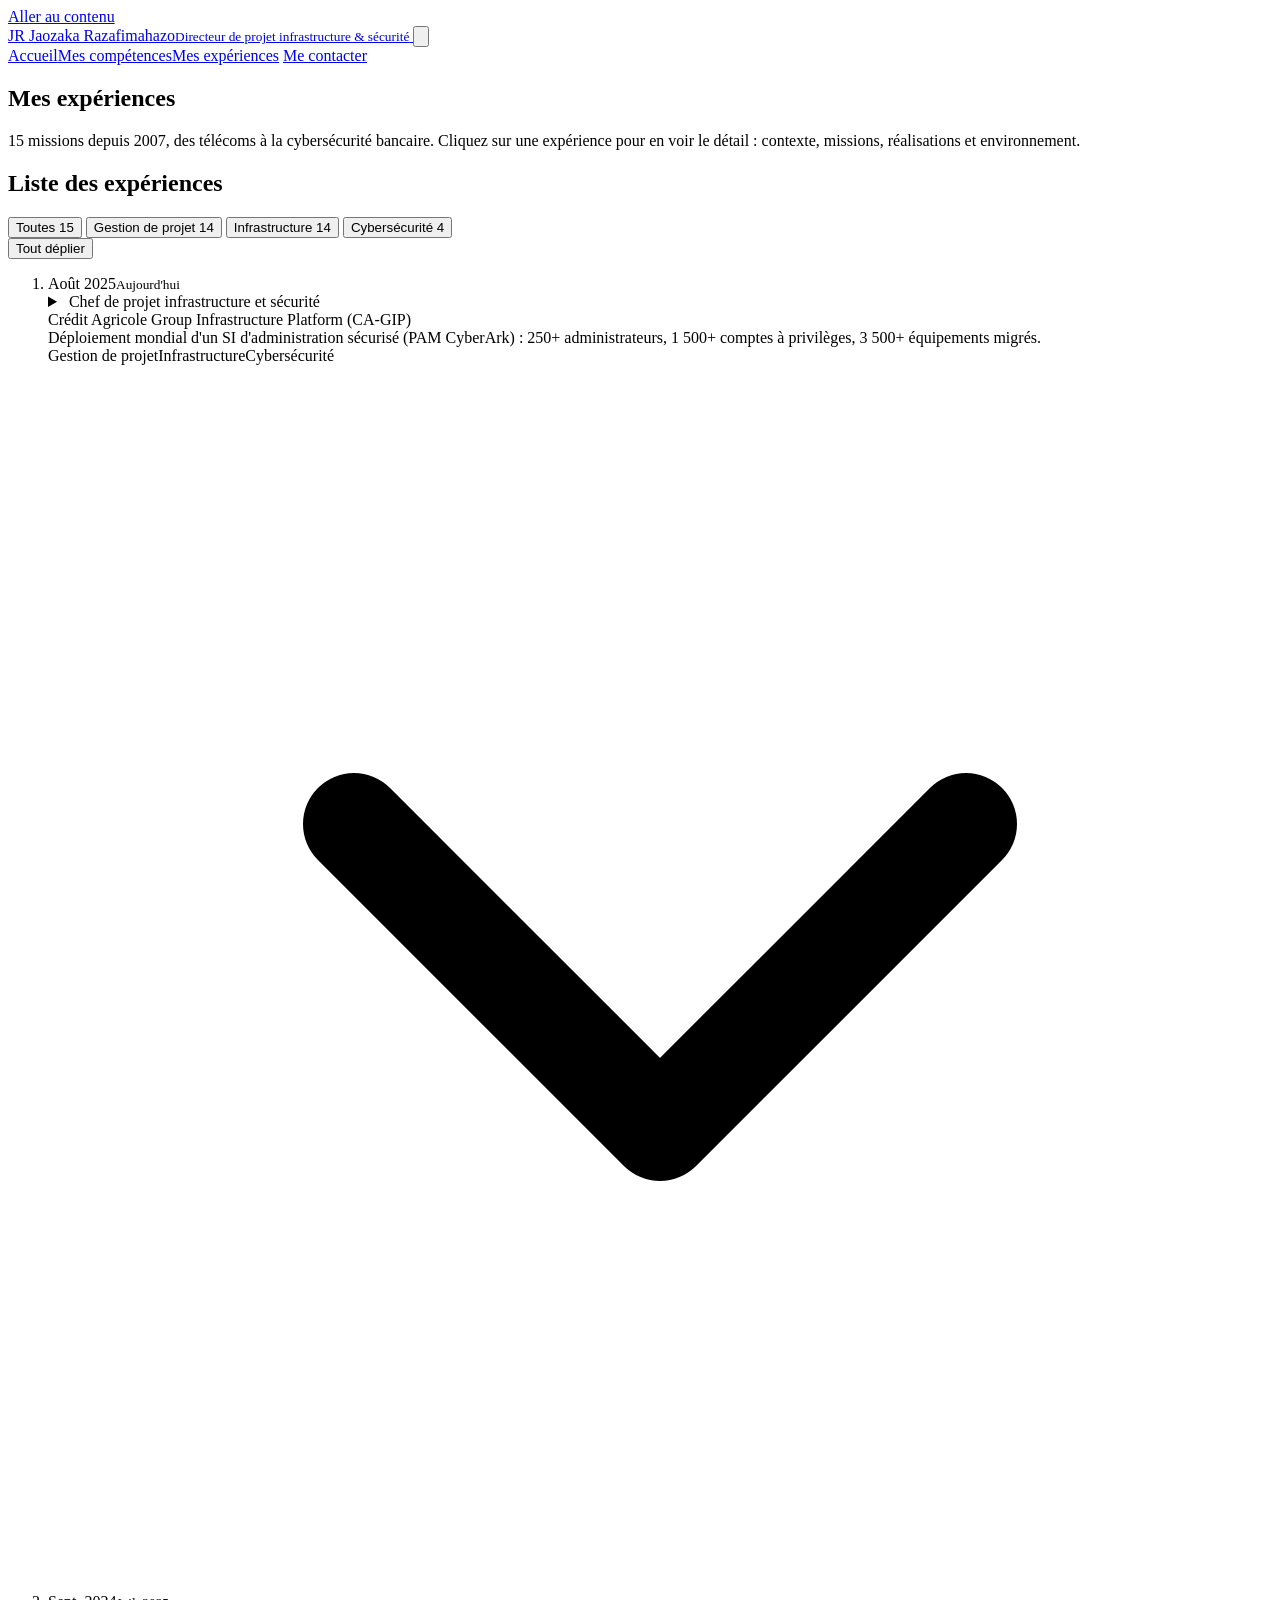
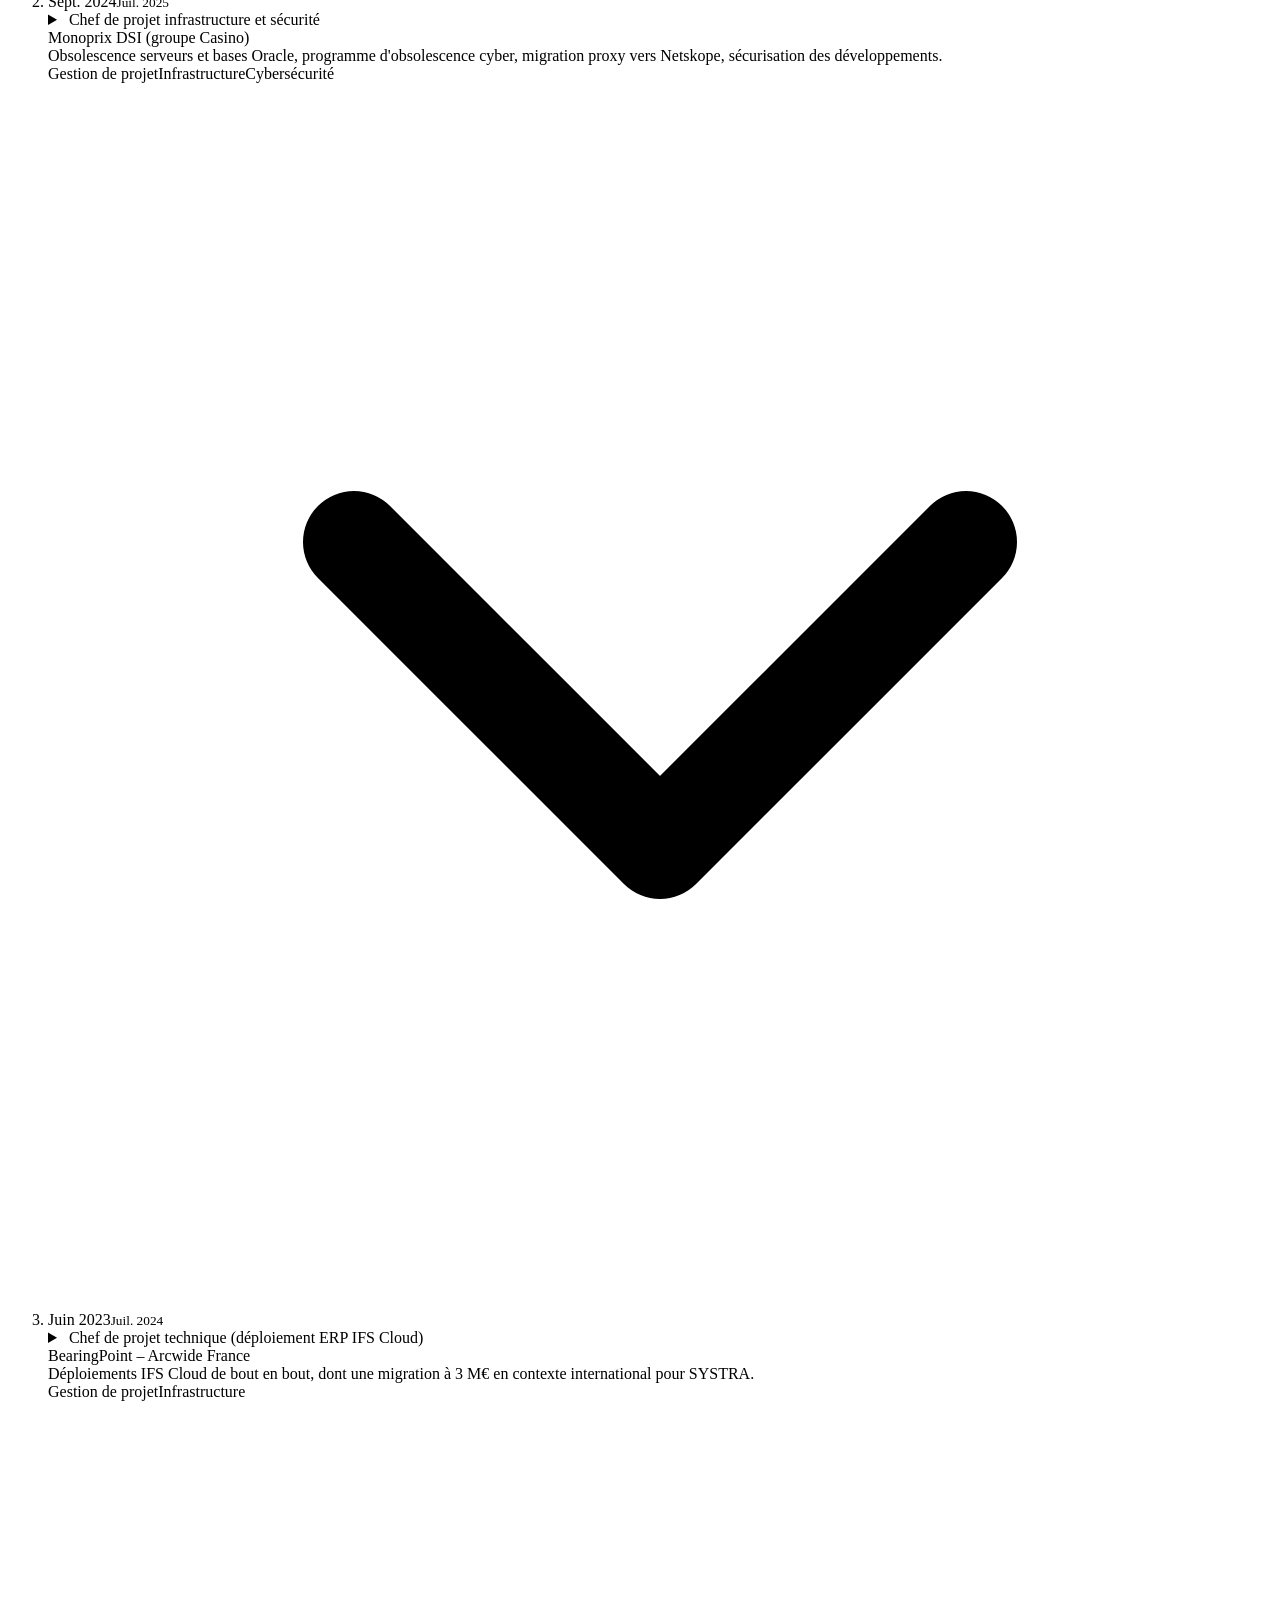
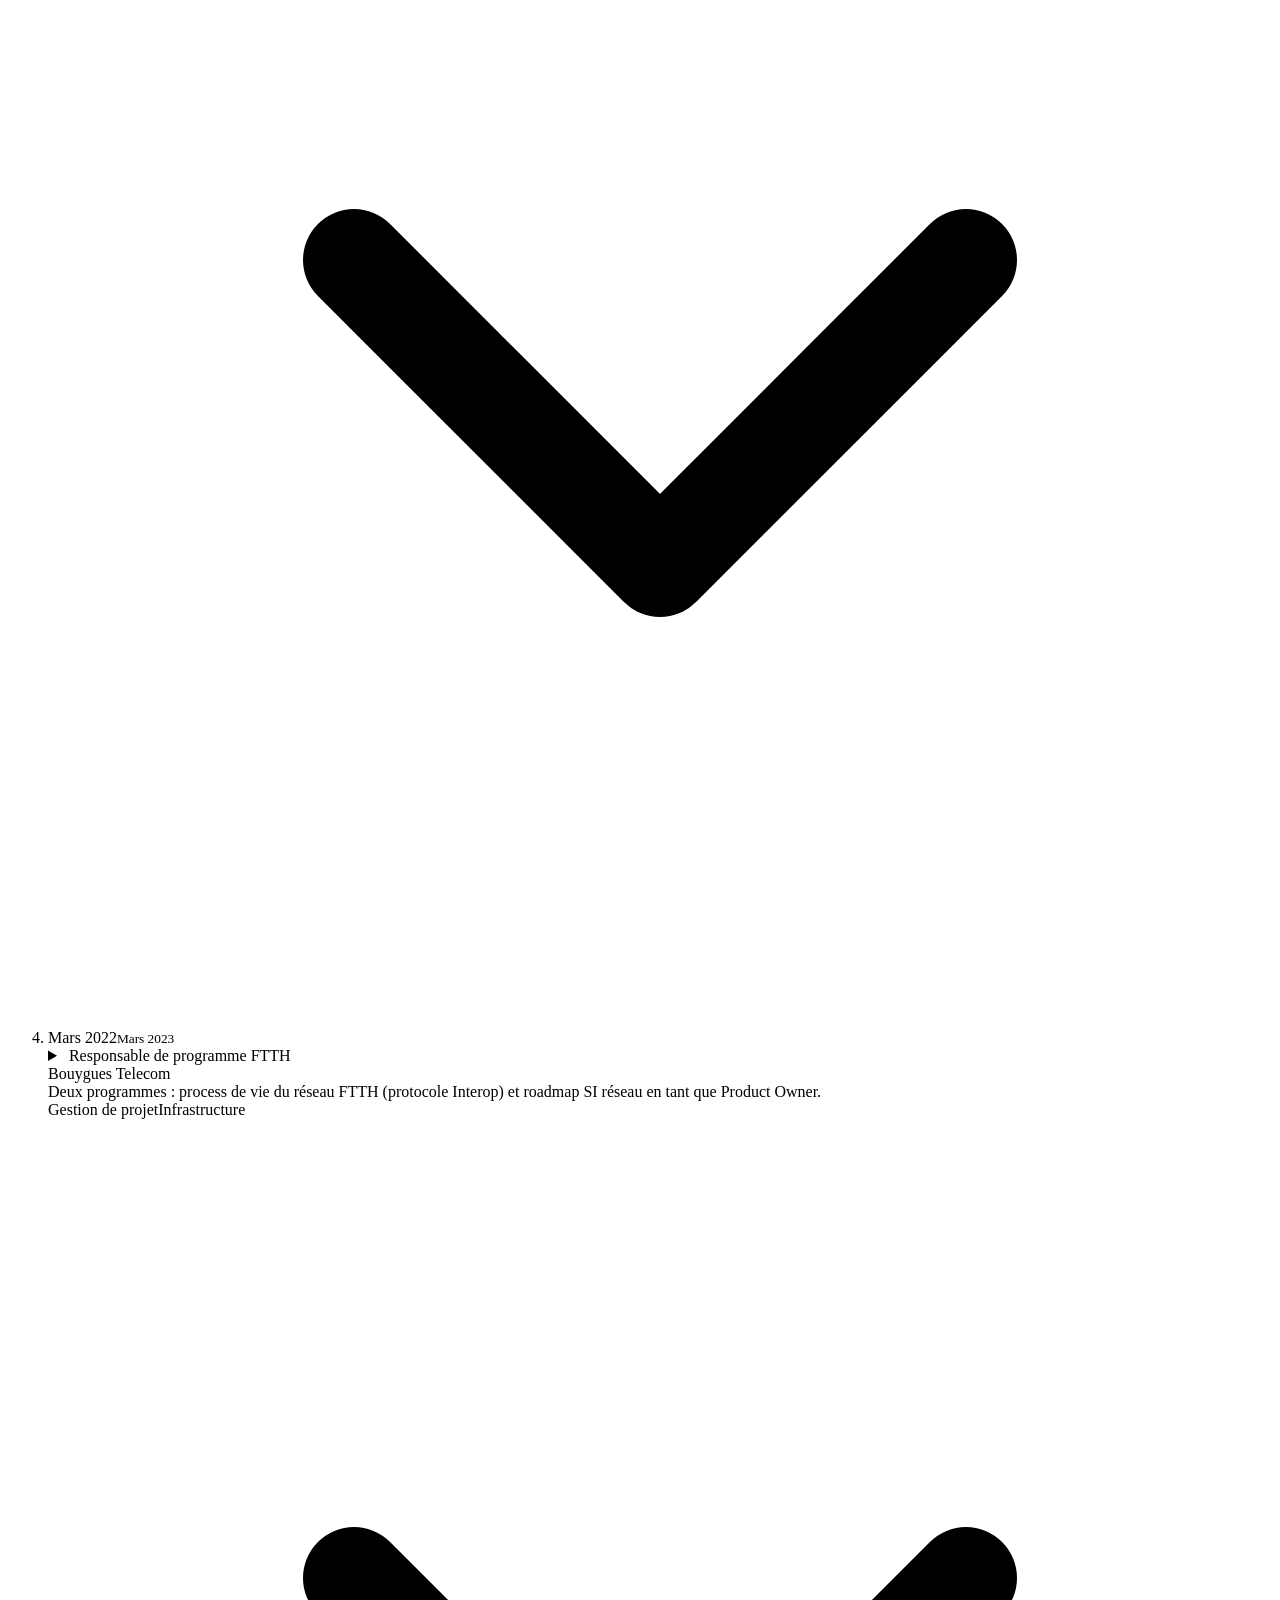
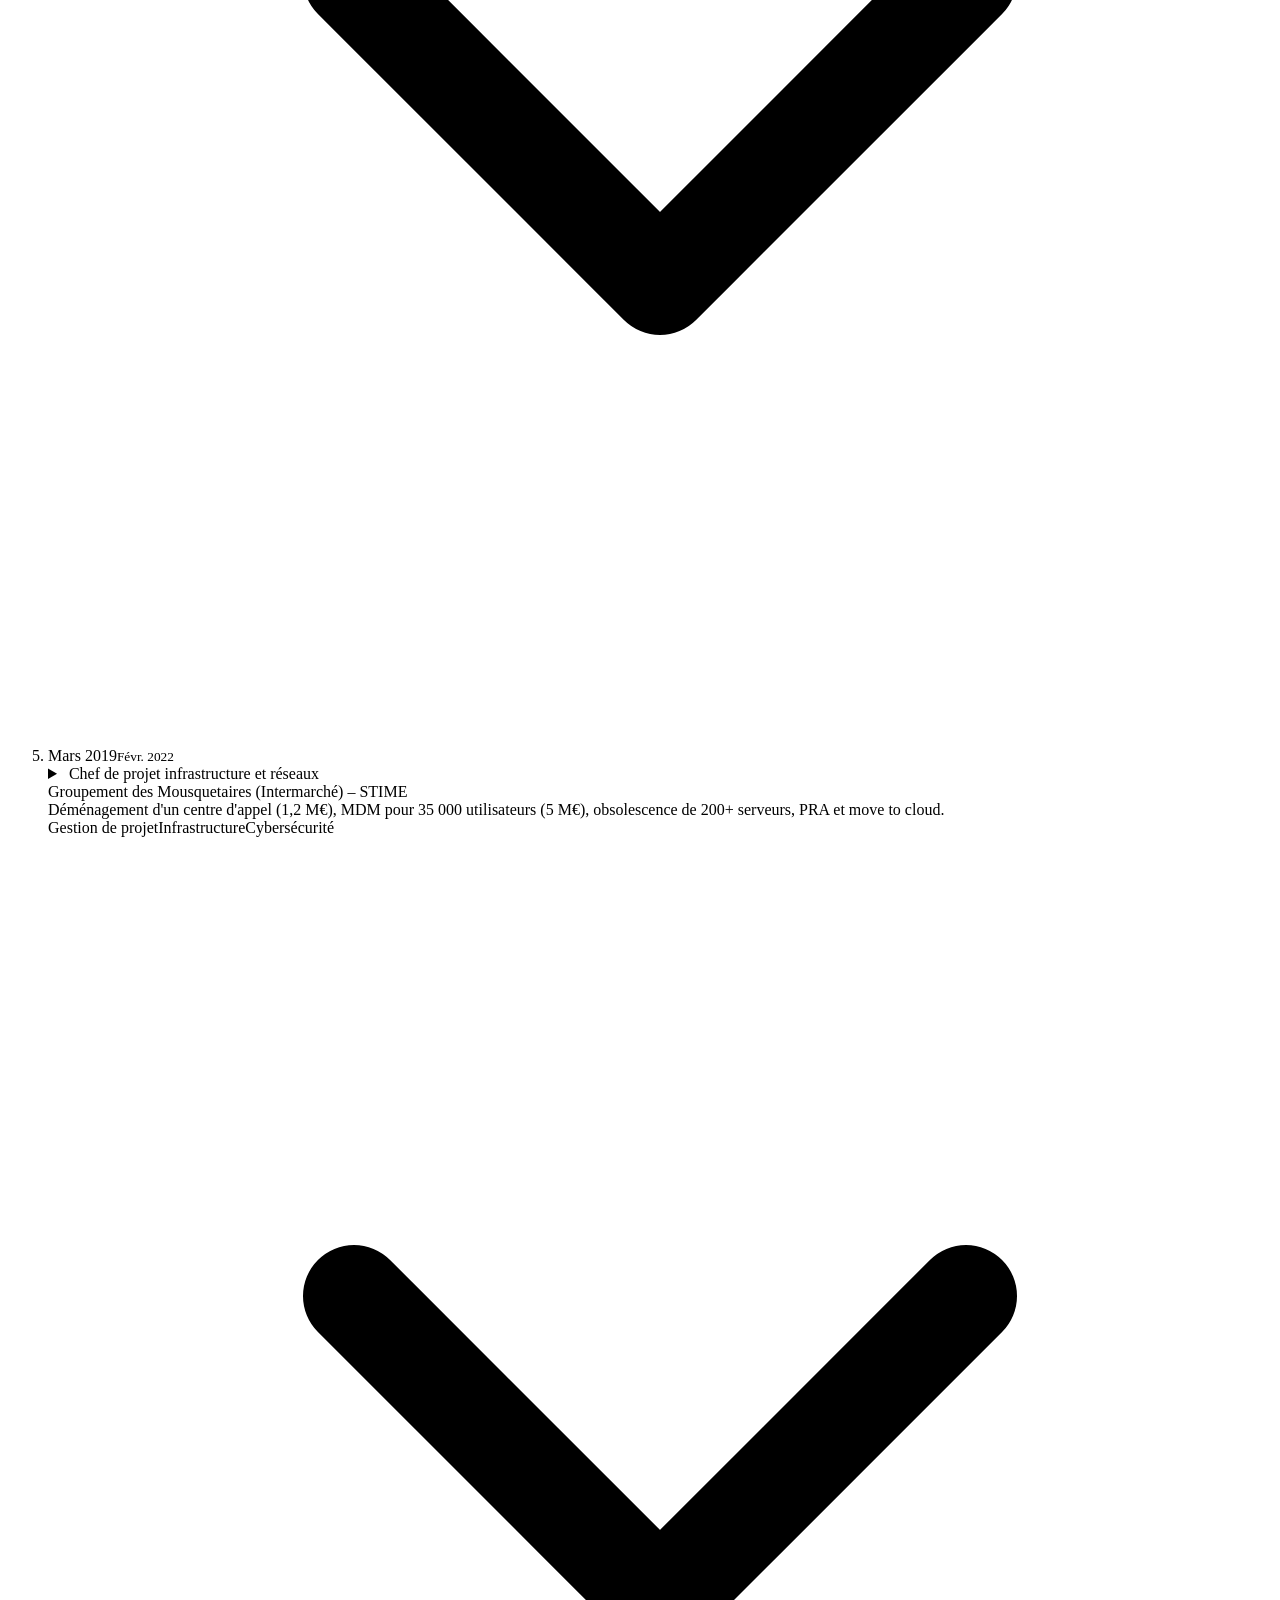
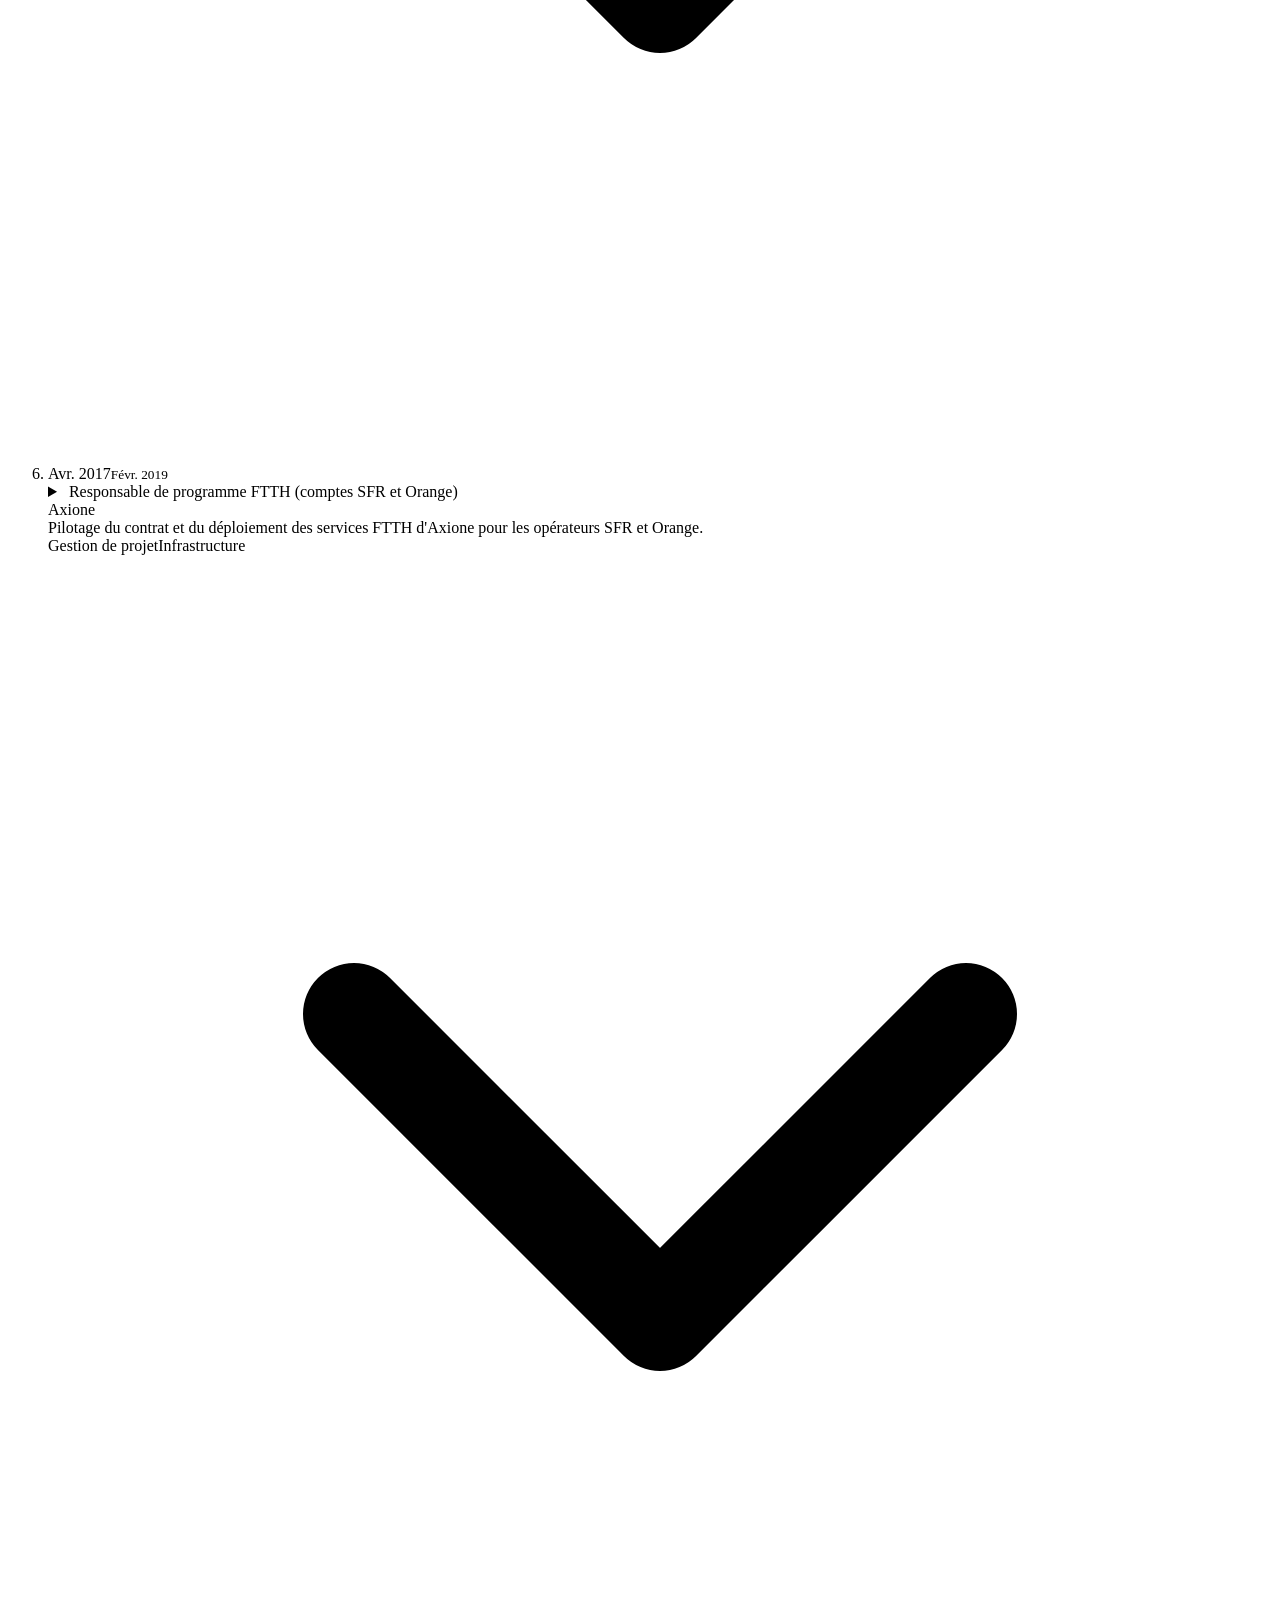
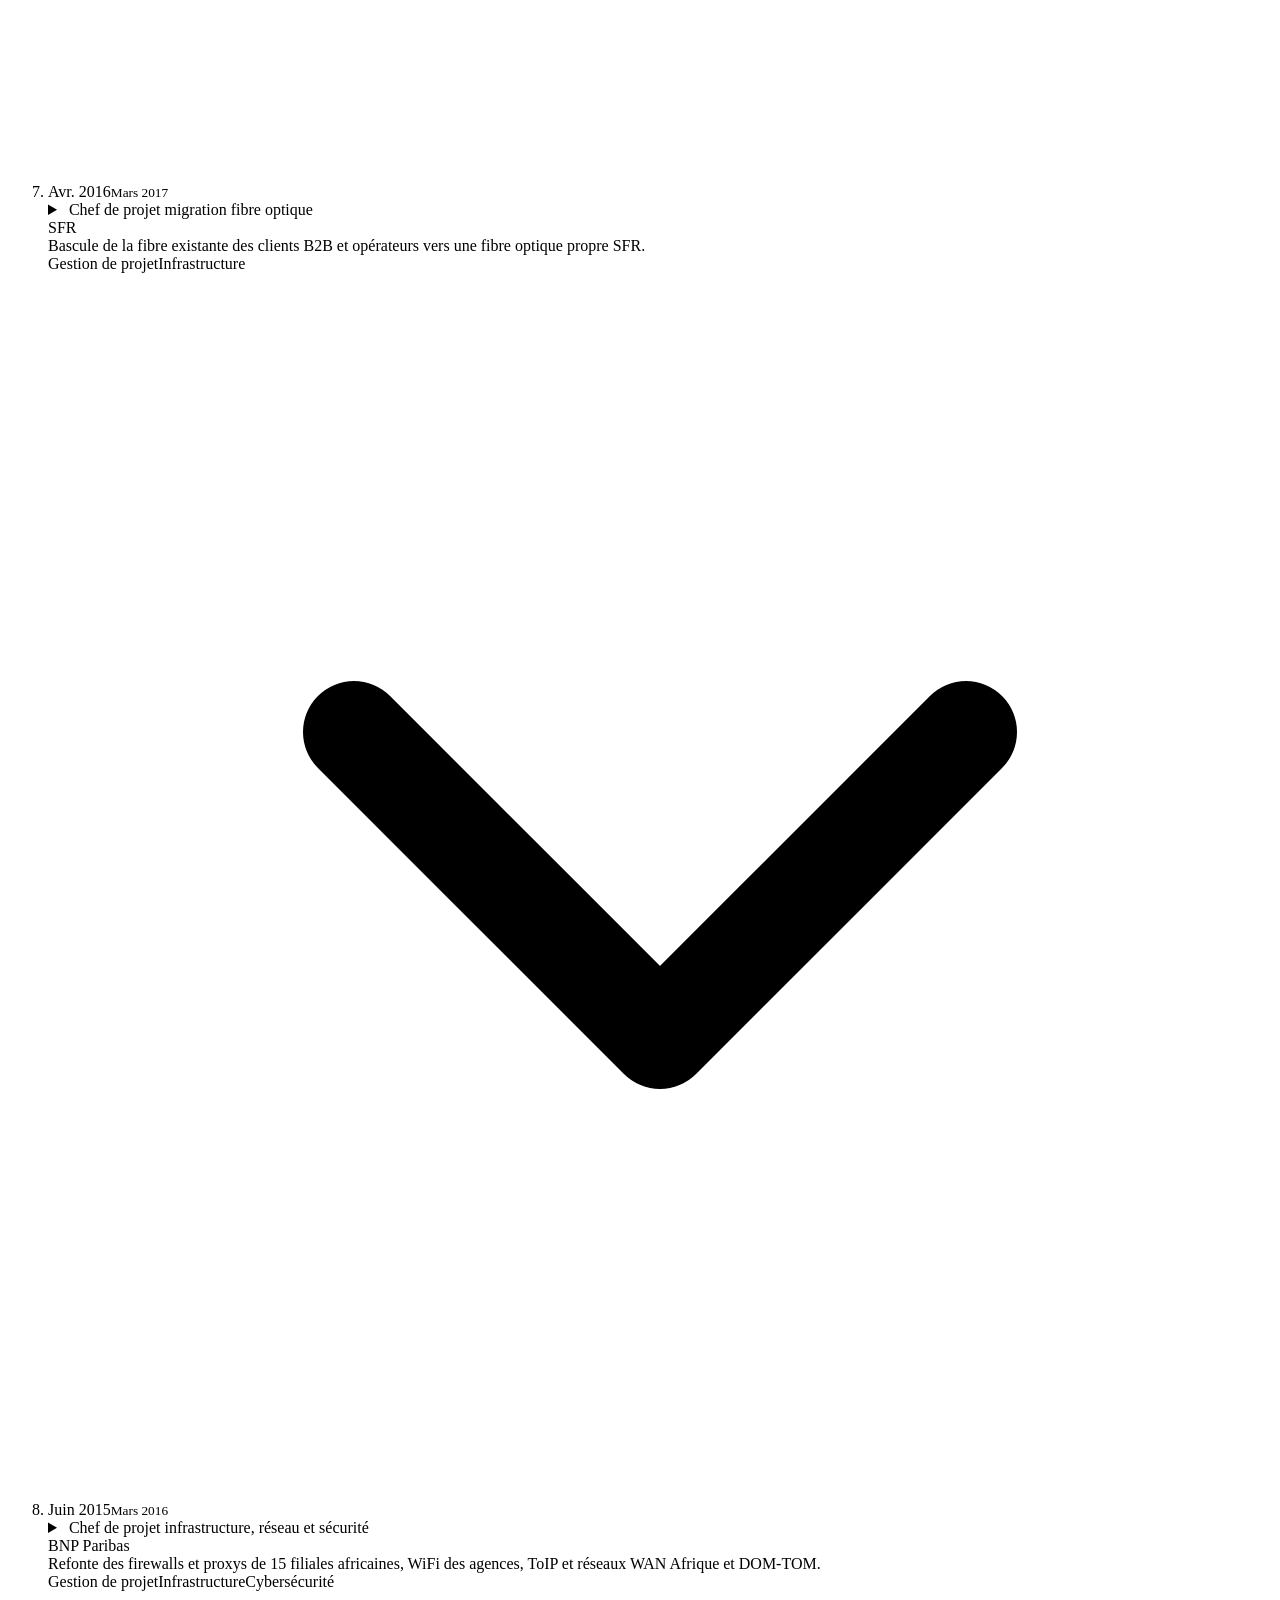
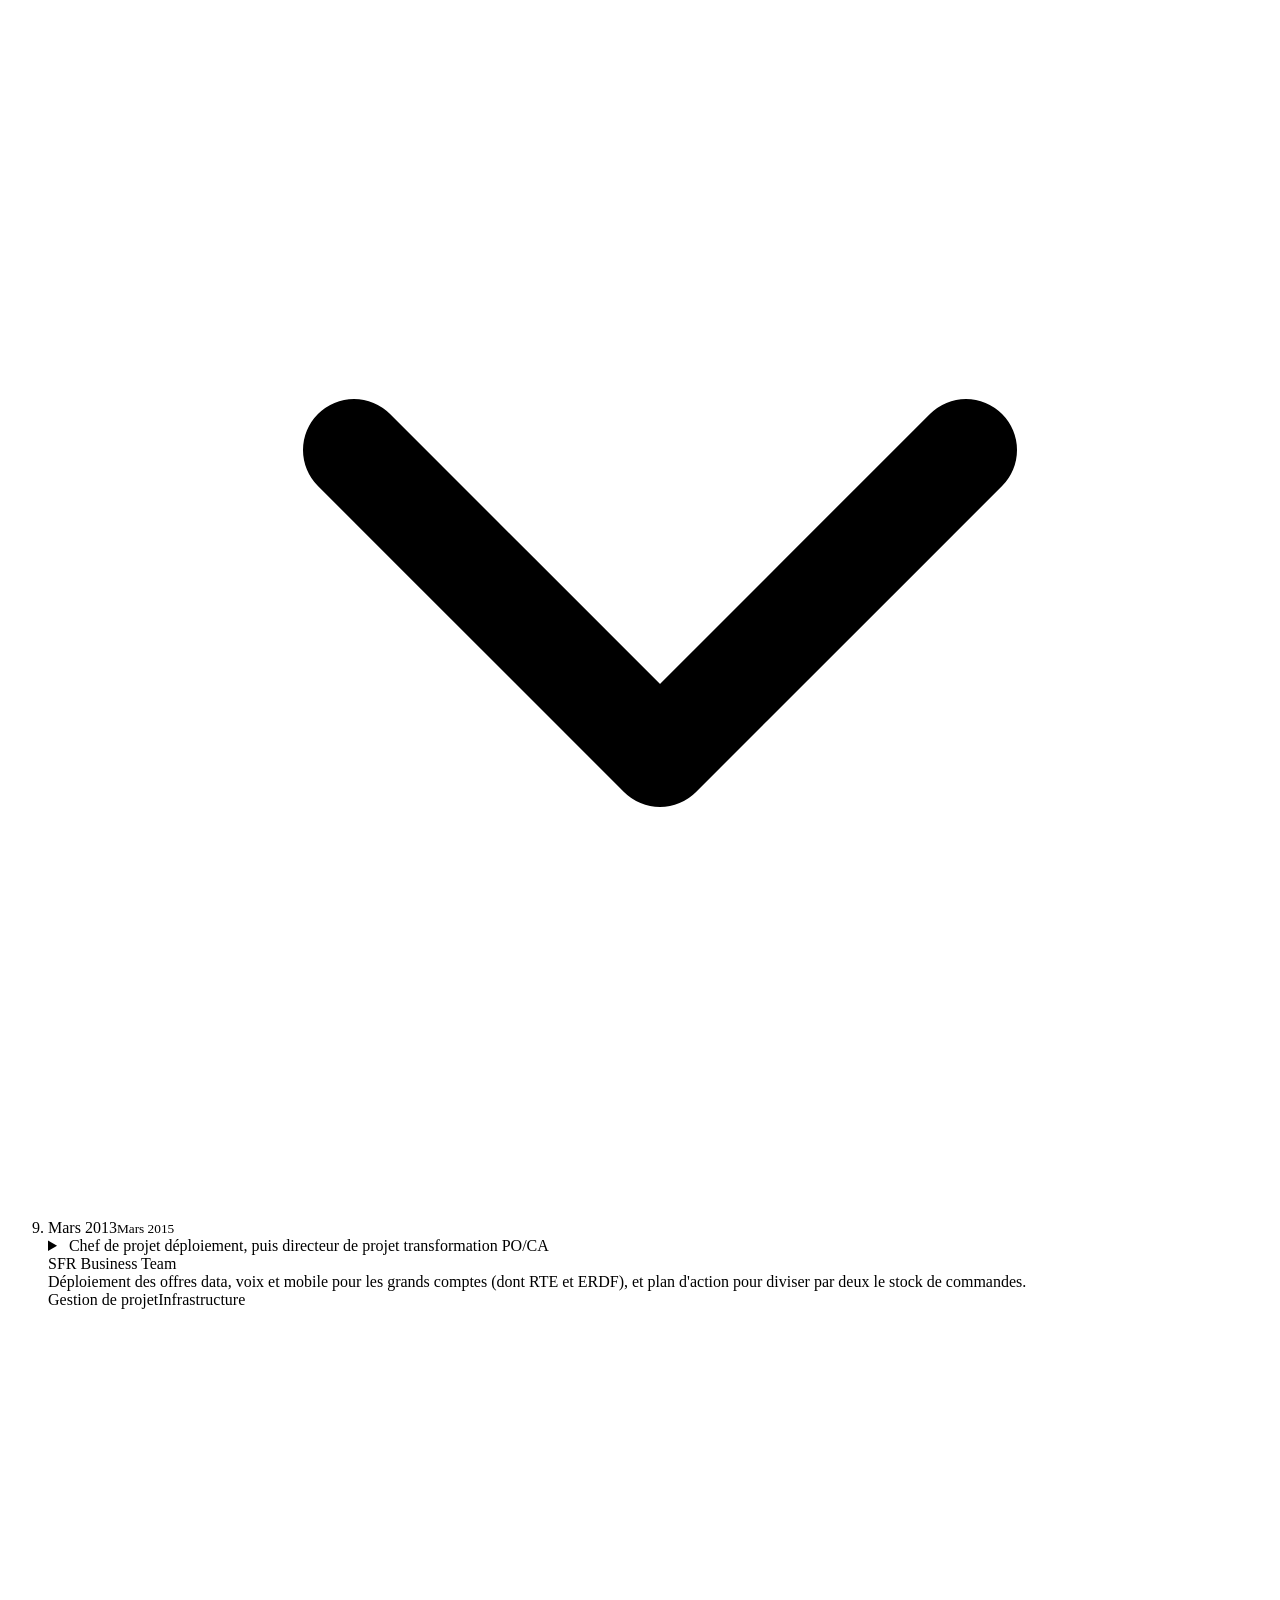
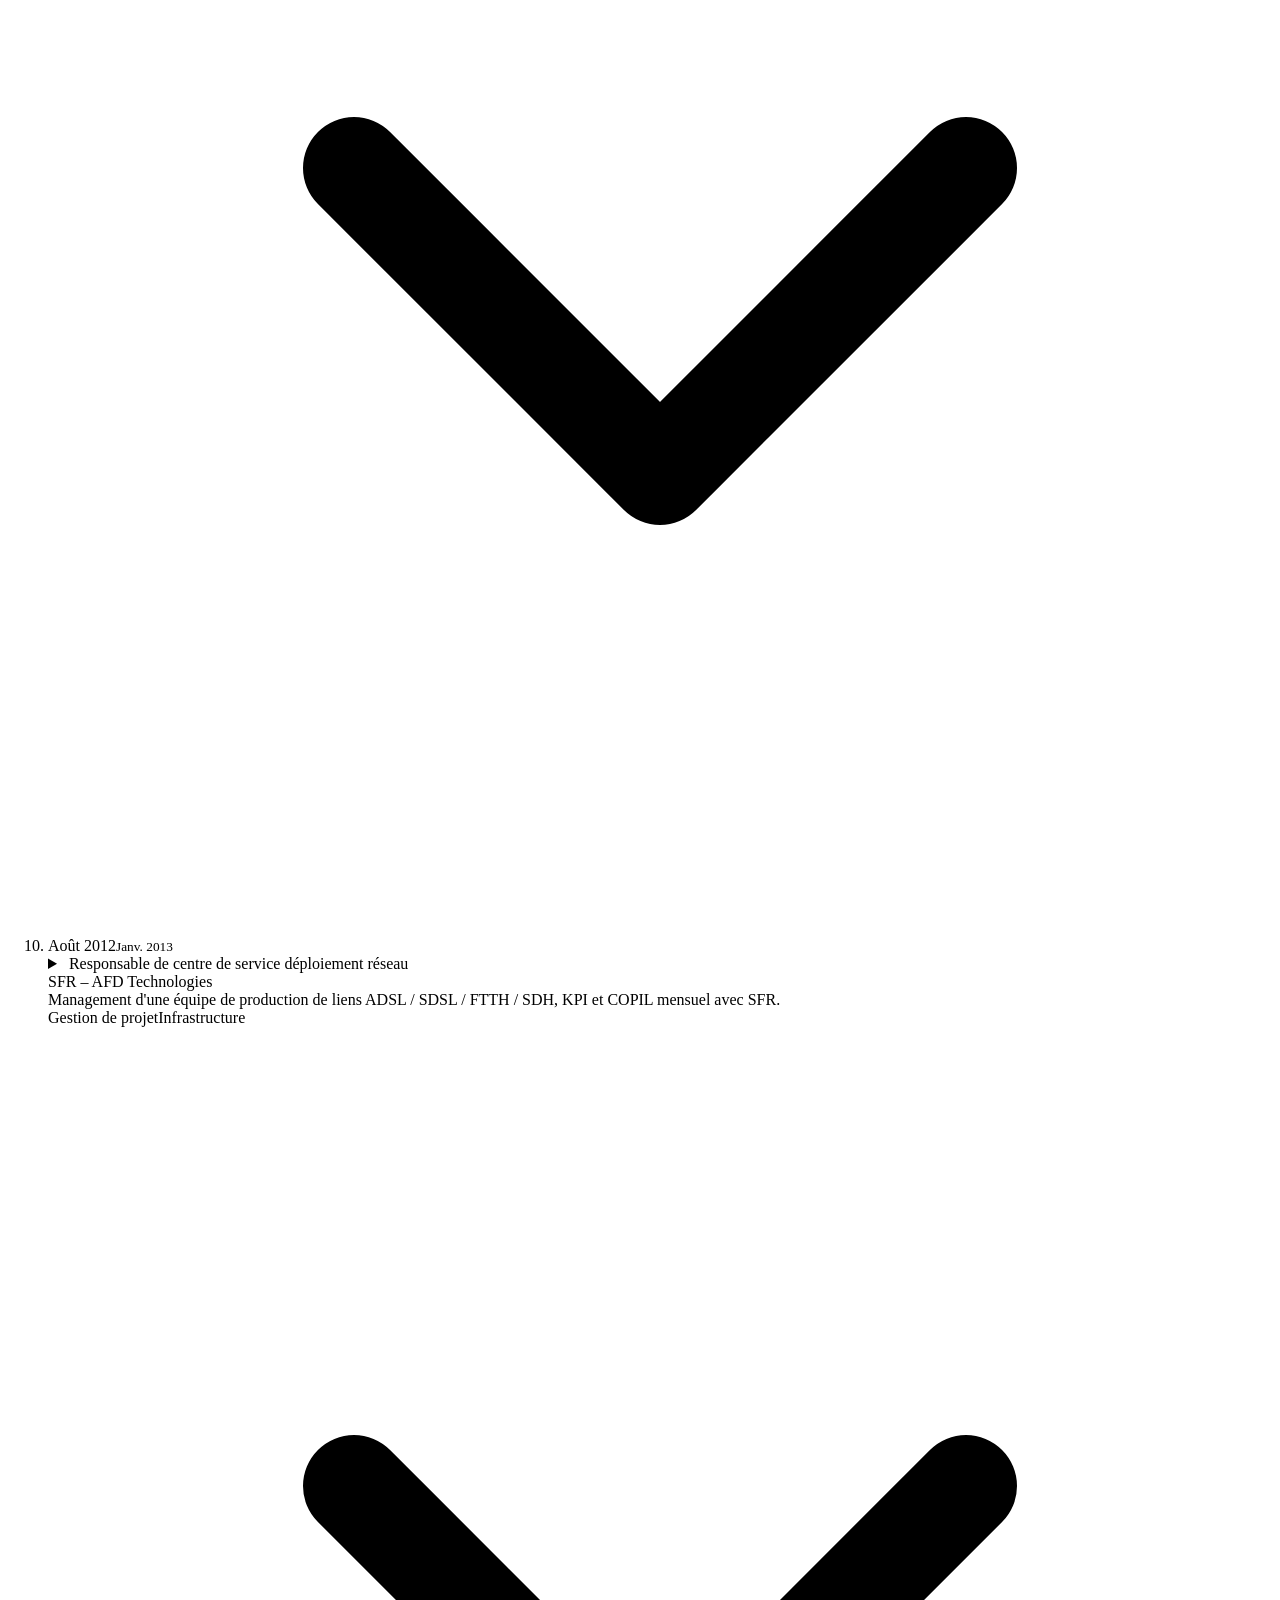
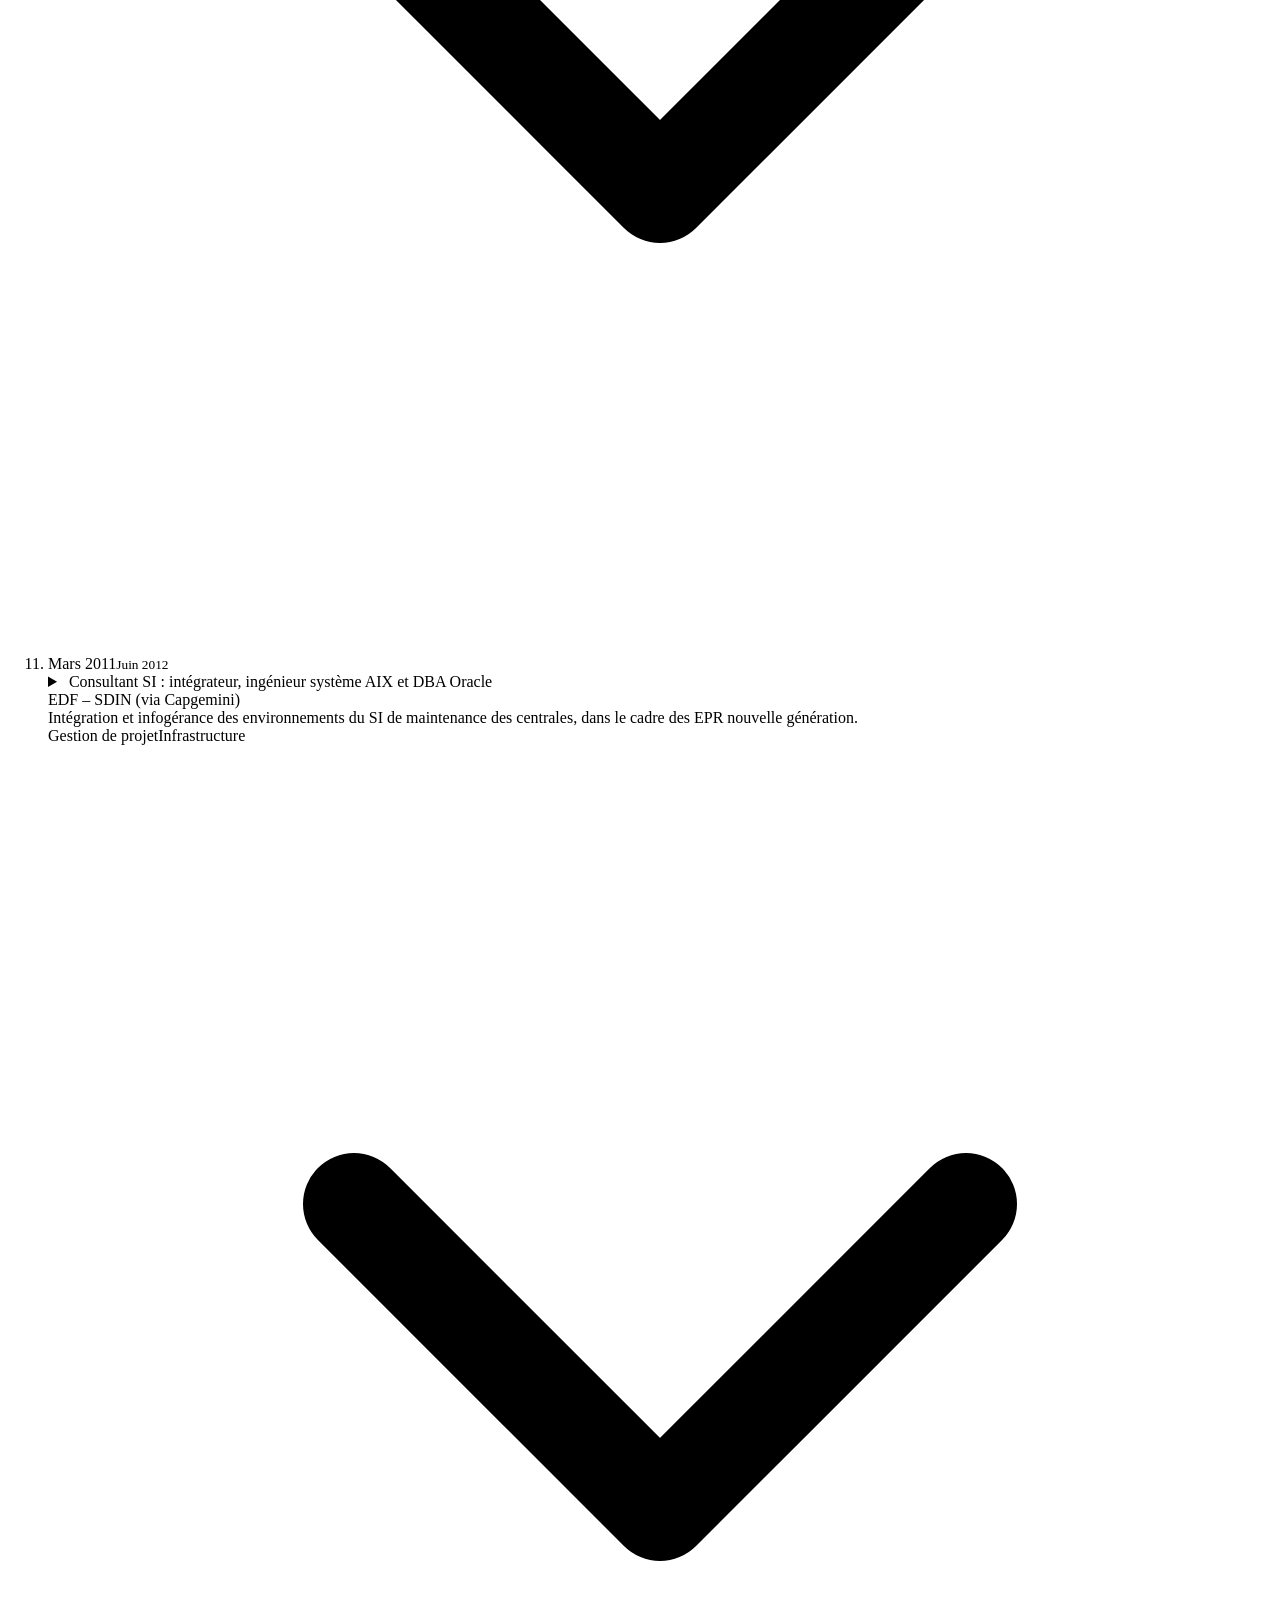
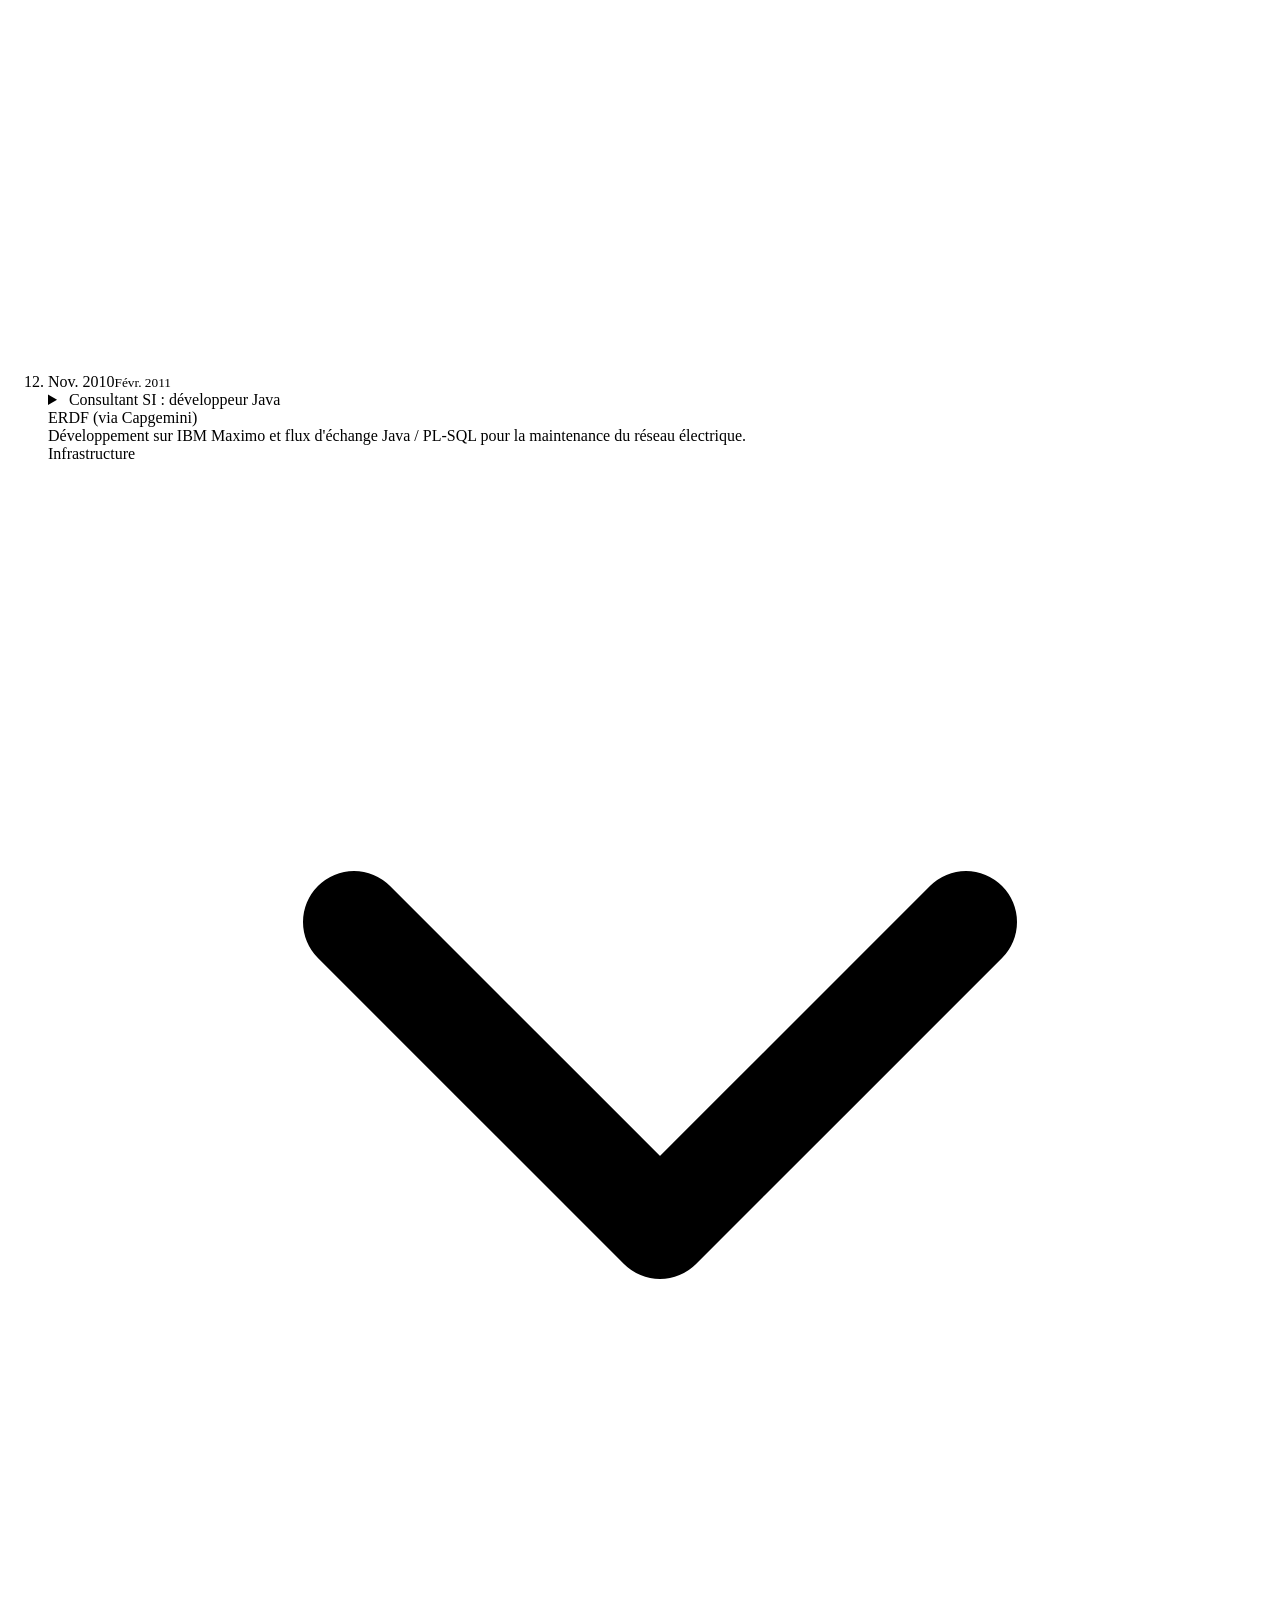
==== experiences.html @ 309fa980 "v0.1" ====
<!doctype html>
<html lang="fr">
<head>
<meta charset="utf-8">
<meta name="viewport" content="width=device-width, initial-scale=1">
<title>Mes expériences — Jaozaka Razafimahazo</title>
<meta name="description" content="Détail de mes expériences : Crédit Agricole CA-GIP, Monoprix, Arcwide, Bouygues Telecom, Les Mousquetaires, Axione, BNP Paribas, SFR, EDF…">
<link rel="canonical" href="https://jaozaka.com/experiences.html">
<meta property="og:type" content="profile">
<meta property="og:title" content="Mes expériences — Jaozaka Razafimahazo">
<meta property="og:description" content="Détail de mes expériences : Crédit Agricole CA-GIP, Monoprix, Arcwide, Bouygues Telecom, Les Mousquetaires, Axione, BNP Paribas, SFR, EDF…">
<meta property="og:url" content="https://jaozaka.com/experiences.html">
<meta property="og:image" content="https://jaozaka.com/assets/img/jaozaka.jpg">
<meta name="theme-color" content="#0f2438">
<link rel="icon" href="assets/img/favicon.svg" type="image/svg+xml">
<link rel="preload" href="assets/fonts/archivo-latin-wdth-normal.woff2" as="font" type="font/woff2" crossorigin>
<link rel="stylesheet" href="assets/css/style.css">
<script>document.documentElement.classList.add('js')</script>
</head>
<body>
<a class="skip" href="#contenu">Aller au contenu</a>
<header class="site-header">
  <div class="wrap">
    <a class="brand" href="index.html" aria-label="Accueil – Jaozaka Razafimahazo">
      <span class="brand-mark" aria-hidden="true">JR</span>
      <span class="brand-name">Jaozaka Razafimahazo<small>Directeur de projet infrastructure &amp; sécurité</small></span>
    </a>
    <button class="nav-toggle" aria-expanded="false" aria-controls="nav" aria-label="Ouvrir le menu"><svg viewBox="0 0 24 24" fill="none" stroke="currentColor" stroke-width="2" stroke-linecap="round" stroke-linejoin="round" aria-hidden="true"><path d="M4 7h16M4 12h16M4 17h16"/></svg></button>
    <nav class="nav" id="nav" aria-label="Navigation principale">
      <a href="index.html">Accueil</a><a href="competences.html">Mes compétences</a><a href="experiences.html" aria-current="page">Mes expériences</a>
      <a class="btn btn-primary" href="contact.html">Me contacter</a>
    </nav>
  </div>
</header>
<main id="contenu">

<section class="page-head"><div class="wrap">
  <h1>Mes expériences</h1>
  <p>15 missions depuis 2007, des télécoms à la cybersécurité bancaire. Cliquez sur une expérience pour en voir le détail : contexte, missions, réalisations et environnement.</p>
</div></section>
<section class="section" aria-labelledby="xp-t"><div class="wrap">
  <h2 id="xp-t" class="sr-only">Liste des expériences</h2>
  <div class="toolbar">
    <div class="filters" role="group" aria-label="Filtrer par domaine">
      <button class="filter" data-f="all" aria-pressed="true">Toutes <span class="n">15</span></button>
      <button class="filter" data-f="gp" aria-pressed="false">Gestion de projet <span class="n">14</span></button>
      <button class="filter" data-f="infra" aria-pressed="false">Infrastructure <span class="n">14</span></button>
      <button class="filter" data-f="cyber" aria-pressed="false">Cybersécurité <span class="n">4</span></button>
    </div>
    <button class="linkbtn" data-toggle-all>Tout déplier</button>
  </div>
  <ol class="timeline"><li class="xp" data-tags="gp infra cyber">
  <div class="xp-date">Août 2025<small>Aujourd&#x27;hui</small></div>
  <details class="xp-card" id="ca-gip">
    <summary>
      <span class="xp-logo"><img src="assets/img/clients/ca-gip.png" alt="" loading="lazy"></span>
      <span class="xp-main">
        <span class="xp-role">Chef de projet infrastructure et sécurité</span>
        <span class="xp-company" style="display:block">Crédit Agricole Group Infrastructure Platform (CA-GIP)</span>
        <span class="xp-summary" style="display:block">Déploiement mondial d&#x27;un SI d&#x27;administration sécurisé (PAM CyberArk) : 250+ administrateurs, 1 500+ comptes à privilèges, 3 500+ équipements migrés.</span>
        <span class="xp-tags"><span class="tag tag-gp">Gestion de projet</span><span class="tag tag-infra">Infrastructure</span><span class="tag tag-cyber">Cybersécurité</span></span>
      </span>
      <span class="xp-arrow" aria-hidden="true"><svg viewBox="0 0 24 24" fill="none" stroke="currentColor" stroke-width="2" stroke-linecap="round" stroke-linejoin="round" aria-hidden="true"><path d="m6 9 6 6 6-6"/></svg></span>
    </summary>
    <div class="xp-body">
      <div class="xp-meta"><span><b>Période :</b> Août 2025 – Aujourd&#x27;hui</span><span><b>Direction :</b> Cyber Trust &amp; Risks</span><span><b>Équipe :</b> 15 personnes coordonnées en transverse</span></div>
      <p>Au sein du département Cyber Trust &amp; Risks de CA-GIP, je pilote en tant que chef de projet infrastructure et sécurité un programme international à forts enjeux.</p><p>Je pilote le déploiement d&#x27;un Système d&#x27;Information d&#x27;Administration sécurisé (PAM) à l&#x27;échelle mondiale, pour renforcer la sécurité, la conformité et l&#x27;efficacité opérationnelle des accès administrateurs.</p><h4>Objectifs du programme</h4><ul class="ticks"><li>Réduire la surface d&#x27;attaque du SI via une solution de gestion des accès à privilèges basée sur CyberArk Privileged Access Manager</li><li>Mettre en conformité avec la Loi de Programmation Militaire et les standards de sécurité Groupe</li><li>Harmoniser et standardiser les pratiques d&#x27;administration à l&#x27;international</li></ul><h4>Ma mission, avec les équipes PAM, Citrix, virtualisation, système et réseaux</h4><ul class="ticks"><li>Déployer le SI d&#x27;administration sur deux zones stratégiques : APAC &amp; Moyen-Orient, puis Amériques</li><li>Mettre en place tous les prérequis techniques et livrables : tokens HID pour la 2FA, postes de travail d&#x27;administration, guides utilisateurs pour managers et administrateurs</li><li>Conduire le changement auprès des équipes locales (administrateurs et managers)</li><li>Suivre et piloter toutes les équipes techniques et PAM pour optimiser coûts, charges et délais</li><li>Migrer et accompagner l&#x27;onboarding des administrateurs de tous les pays (Singapour, Japon, Hong Kong, Chine, Corée du Sud, Qatar, Dubaï, Australie, New York, Brésil…)</li><li>Produire tableaux de bord (KPI), planning et reporting hebdomadaire pour le management</li><li>Assurer la communication entre équipes techniques, équipes internationales et administrateurs (utilisateurs finaux)</li></ul><h4>Réalisations</h4><ul class="ticks"><li>Déploiement complet du SI d&#x27;administration sur les régions Asie-Pacifique &amp; Moyen-Orient</li><li>Déploiement du SI d&#x27;administration sur la région Amériques</li><li>Migration et onboarding de 250+ administrateurs, 1 500+ comptes à privilèges et 3 500+ équipements (infrastructures &amp; réseaux)</li><li>Déploiement multi-pays : Singapour, Japon, Hong Kong, Chine, Corée du Sud, Qatar, Émirats arabes unis, Australie, États-Unis, Brésil</li></ul>
      <div class="env"><div><b>Environnement technique</b>VMware, NSX, CyberArk, Citrix, Oracle, IAM</div><div><b>Environnement fonctionnel</b>Loi de programmation militaire, SI d&#x27;administration, gestion des accès à haut privilège</div></div>
    </div>
  </details>
</li><li class="xp" data-tags="gp infra cyber">
  <div class="xp-date">Sept. 2024<small>Juil. 2025</small></div>
  <details class="xp-card" id="monoprix">
    <summary>
      <span class="xp-logo"><img src="assets/img/clients/monoprix.png" alt="" loading="lazy"></span>
      <span class="xp-main">
        <span class="xp-role">Chef de projet infrastructure et sécurité</span>
        <span class="xp-company" style="display:block">Monoprix DSI (groupe Casino)</span>
        <span class="xp-summary" style="display:block">Obsolescence serveurs et bases Oracle, programme d&#x27;obsolescence cyber, migration proxy vers Netskope, sécurisation des développements.</span>
        <span class="xp-tags"><span class="tag tag-gp">Gestion de projet</span><span class="tag tag-infra">Infrastructure</span><span class="tag tag-cyber">Cybersécurité</span></span>
      </span>
      <span class="xp-arrow" aria-hidden="true"><svg viewBox="0 0 24 24" fill="none" stroke="currentColor" stroke-width="2" stroke-linecap="round" stroke-linejoin="round" aria-hidden="true"><path d="m6 9 6 6 6-6"/></svg></span>
    </summary>
    <div class="xp-body">
      <div class="xp-meta"><span><b>Période :</b> Sept. 2024 – Juil. 2025</span><span><b>Direction :</b> Direction pilotage et performance</span><span><b>Équipe :</b> 20 personnes coordonnées en transverse</span></div>
      <p>Au sein de la DSI Monoprix (filiale du groupe Casino), département pilotage et performance, j&#x27;occupe la fonction de chef de projets infrastructure et sécurité.</p><p>Mon rôle : piloter la mise en service des solutions informatiques dans le respect des contraintes de coût, délai et qualité, avec pour objectif la rentabilité de la solution pour le groupe Casino. Je suis le référent SI du projet pour la DSI, vis-à-vis des autres directions et des partenaires externes.</p><h4>Ma mission, avec les équipes systèmes, réseaux, flux de développement et sécurité</h4><ul class="ticks"><li>Garantir le respect des engagements du projet pour produire les livrables</li><li>Élaborer un plan projet détaillé partagé avec les clients et l&#x27;équipe</li><li>Gérer le périmètre : identifier les attentes complémentaires et qualifier avec le client leur impact sur coût, délai et qualité</li><li>Manager l&#x27;équipe projet en intégrant compétences, charges, planning et coûts</li><li>Coordonner les activités et livraisons des sous-traitants et fournisseurs</li><li>Gérer le compte d&#x27;exploitation du projet pour diminuer les coûts</li><li>Remonter informations et alertes à la hiérarchie, mesurer la performance des projets</li><li>Produire les livrables, assurer le transfert vers l&#x27;exploitation et le transfert de connaissance aux responsables d&#x27;applications</li></ul><h4>Réalisations</h4><ul class="ticks"><li>Gestion de l&#x27;obsolescence OS des serveurs datacenters, obsolescence et convergence des bases de données Oracle</li><li>Pilotage du programme Obsolescence Cyber</li><li>Migration du proxy Monoprix vers celui du groupe Casino (Olfeo vers Netskope)</li><li>Sécurisation des développements : intégration d&#x27;une solution qui détecte les failles de sécurité au niveau des développeurs (SAST / IAST / DAST)</li><li>Upgrade des ETL et ESB existants (Informatica, Talend)</li></ul>
      <div class="env"><div><b>Environnement technique</b>VMware, Nutanix, ETL, ESB, Talend, Informatica, Oracle, SharePoint 2019, Cloud GCP, Cloud Azure, GPO, Proxy, ServiceNow</div><div><b>Environnement fonctionnel</b>Gestion de projets, gestion contractuelle, pilotage transverse, sécurité</div></div>
    </div>
  </details>
</li><li class="xp" data-tags="gp infra">
  <div class="xp-date">Juin 2023<small>Juil. 2024</small></div>
  <details class="xp-card" id="arcwide">
    <summary>
      <span class="xp-logo"><img src="assets/img/clients/arcwide.png" alt="" loading="lazy"></span>
      <span class="xp-main">
        <span class="xp-role">Chef de projet technique (déploiement ERP IFS Cloud)</span>
        <span class="xp-company" style="display:block">BearingPoint – Arcwide France</span>
        <span class="xp-summary" style="display:block">Déploiements IFS Cloud de bout en bout, dont une migration à 3 M€ en contexte international pour SYSTRA.</span>
        <span class="xp-tags"><span class="tag tag-gp">Gestion de projet</span><span class="tag tag-infra">Infrastructure</span></span>
      </span>
      <span class="xp-arrow" aria-hidden="true"><svg viewBox="0 0 24 24" fill="none" stroke="currentColor" stroke-width="2" stroke-linecap="round" stroke-linejoin="round" aria-hidden="true"><path d="m6 9 6 6 6-6"/></svg></span>
    </summary>
    <div class="xp-body">
      <div class="xp-meta"><span><b>Période :</b> Juin 2023 – Juil. 2024</span><span><b>Direction :</b> Intégration ERP IFS</span><span><b>Équipe :</b> Équipe technique de 5 à 8 personnes</span></div>
      <p>Arcwide France, joint-venture créée en 2022 entre l&#x27;éditeur IFS et BearingPoint, accompagne ses clients dans leurs objectifs métier et leur transformation digitale.</p><p>Le chef de projet technique accompagne l&#x27;équipe projet de l&#x27;avant-vente jusqu&#x27;à l&#x27;exploitation. Il supervise le déploiement de la solution sur l&#x27;infrastructure client (on-premise) ou dans le cloud (Azure ou autre) et pilote les développements spécifiques.</p><h4>Mon intervention, phase par phase</h4><ul class="ticks"><li>Initiation (design) : supervision des installations sur l&#x27;infrastructure client ou le cloud, formation technique du client, mise en place des environnements DEV / UAT / TEST / PREPROD / PROD, rédaction des livrables (document d&#x27;installation, note de cadrage technique, DAT)</li><li>Prototypage : chiffrage des développements spécifiques, constitution des équipes (ressources, planning, charges), gestion des environnements</li><li>Réalisation : développements spécifiques et migration des données clients vers l&#x27;ERP, pilotage de l&#x27;équipe technique jusqu&#x27;à la validation client, garant des spécifications techniques détaillées</li><li>Exploitation : formation des administrateurs techniques, procédures d&#x27;exploitation (droits et accès, administration technique, dossier d&#x27;exploitation)</li><li>Transverse : animation de la communauté projet pour améliorer le processus projet du cabinet</li></ul><h4>Réalisations</h4><ul class="ticks"><li>SYSTRA : migration IFS APP 8 vers IFS Cloud, projet à 3 M€ en environnement international</li><li>Économat des Armées : première installation IFS Cloud pour la transformation digitale de la logistique du ministère des Armées</li><li>SPHEREA : première installation IFS Cloud pour la transformation digitale du groupe</li></ul>
      <div class="env"><div><b>Environnement technique</b>IFS Cloud, migration cloud, ERP, Windows Server, Oracle, plan de migration technique, Jira, Boomi</div><div><b>Environnement fonctionnel</b>Pilotage de projet de déploiement ERP, plan de charge, conduite du changement</div></div>
    </div>
  </details>
</li><li class="xp" data-tags="gp infra">
  <div class="xp-date">Mars 2022<small>Mars 2023</small></div>
  <details class="xp-card" id="bouygues-ftth">
    <summary>
      <span class="xp-logo"><img src="assets/img/clients/bouygues-telecom.png" alt="" loading="lazy"></span>
      <span class="xp-main">
        <span class="xp-role">Responsable de programme FTTH</span>
        <span class="xp-company" style="display:block">Bouygues Telecom</span>
        <span class="xp-summary" style="display:block">Deux programmes : process de vie du réseau FTTH (protocole Interop) et roadmap SI réseau en tant que Product Owner.</span>
        <span class="xp-tags"><span class="tag tag-gp">Gestion de projet</span><span class="tag tag-infra">Infrastructure</span></span>
      </span>
      <span class="xp-arrow" aria-hidden="true"><svg viewBox="0 0 24 24" fill="none" stroke="currentColor" stroke-width="2" stroke-linecap="round" stroke-linejoin="round" aria-hidden="true"><path d="m6 9 6 6 6-6"/></svg></span>
    </summary>
    <div class="xp-body">
      <div class="xp-meta"><span><b>Période :</b> Mars 2022 – Mars 2023</span><span><b>Direction :</b> Direction des programmes fixes</span><span><b>Équipe :</b> 40 personnes coordonnées en transverse</span></div>
      <p>Au sein de la Direction programme, Direction des programmes fixes, les chefs de projet mettent en œuvre les programmes FTTH. J&#x27;y étais responsable de deux programmes :</p><p>1) La mise en place du process et de la gestion de vie du réseau FTTH (protocole Interop) dans toute la direction réseau, SI et métiers (expérience client grand public, business entreprise et wholesale).</p><p>2) La roadmap SI réseau (FastFiber et JAR), deux outils stratégiques du réseau en évolution continue.</p><h4>Pilote programme « Vie du réseau », avec les équipes études, déploiement, réseaux, SAV, raccordement client et entreprise / wholesale</h4><ul class="ticks"><li>Organiser la conduite du changement avec les différentes équipes métiers</li><li>Établir une note de cadrage pour l&#x27;ensemble des métiers impactés</li><li>Piloter la mise en place des projets SI (cadrage et gouvernance)</li><li>Mettre en place la gouvernance projet et animer les comités de suivi</li><li>Accompagner la mise en place des processus cibles</li></ul><h4>Product Owner de la roadmap IT, avec les équipes IT et métiers</h4><ul class="ticks"><li>Construire la roadmap IT en priorisant l&#x27;ensemble des projets</li><li>Suivre le respect des engagements IT sur les dates de livraison</li><li>Faire le lien entre les métiers et l&#x27;IT</li></ul>
      <div class="env"><div><b>Environnement technique</b>FTTH passif, Jira</div><div><b>Environnement fonctionnel</b>Gestion de projets télécom et IT, conduite du changement, rédaction de process, note de cadrage</div></div>
    </div>
  </details>
</li><li class="xp" data-tags="gp infra cyber">
  <div class="xp-date">Mars 2019<small>Févr. 2022</small></div>
  <details class="xp-card" id="mousquetaires">
    <summary>
      <span class="xp-logo"><img src="assets/img/clients/mousquetaires.png" alt="" loading="lazy"></span>
      <span class="xp-main">
        <span class="xp-role">Chef de projet infrastructure et réseaux</span>
        <span class="xp-company" style="display:block">Groupement des Mousquetaires (Intermarché) – STIME</span>
        <span class="xp-summary" style="display:block">Déménagement d&#x27;un centre d&#x27;appel (1,2 M€), MDM pour 35 000 utilisateurs (5 M€), obsolescence de 200+ serveurs, PRA et move to cloud.</span>
        <span class="xp-tags"><span class="tag tag-gp">Gestion de projet</span><span class="tag tag-infra">Infrastructure</span><span class="tag tag-cyber">Cybersécurité</span></span>
      </span>
      <span class="xp-arrow" aria-hidden="true"><svg viewBox="0 0 24 24" fill="none" stroke="currentColor" stroke-width="2" stroke-linecap="round" stroke-linejoin="round" aria-hidden="true"><path d="m6 9 6 6 6-6"/></svg></span>
    </summary>
    <div class="xp-body">
      <div class="xp-meta"><span><b>Période :</b> Mars 2019 – Févr. 2022</span><span><b>Direction :</b> Direction des opérations techniques</span><span><b>Équipe :</b> 20 personnes coordonnées en transverse</span></div>
      <p>Au sein de la STIME, filiale informatique du groupement Les Mousquetaires, pour la Direction des opérations qui conçoit, met en œuvre et exploite réseaux, serveurs, stockage et datacenters de tout le groupement.</p><p>Je pilotais les projets de déploiement de réseaux WAN, LAN et WiFi, de serveurs, de terminaux et de composants techniques (bases de données, serveurs d&#x27;applications, middlewares) sur les sites du groupement et dans les datacenters.</p><h4>Ma mission, avec les équipes systèmes, réseaux, exploitation et applicatives</h4><ul class="ticks"><li>Identifier les impacts et les risques des projets sur l&#x27;organisation</li><li>Établir et suivre le chiffrage et le planning des projets</li><li>Coordonner les opérations jusqu&#x27;à la mise en production, avec suivi des livrables (note de cadrage, DAT, SLA, DEX)</li><li>Préparer et piloter les exercices de PRA / PCA avec les équipes techniques</li><li>Conduire le changement : communication, formation et assistance aux utilisateurs</li><li>Porter les projets devant les directions et le conseil d&#x27;administration du groupement (projets de plus de 500 k€)</li><li>Organiser les comités de suivi (comité projet, comité de pilotage, comité stratégique)</li><li>Porter les engagements de résultat et la satisfaction des clients</li></ul><h4>Réalisations</h4><ul class="ticks"><li>Déménagement du centre d&#x27;appel du groupement (budget 1,2 M€, 200 personnes) : nouvelles salles de réunion et de formation avec visioconférence, nouvelle architecture réseau, télécom et téléphonie, Digital Workplace (M365, GED sur cloud privé, réservation de salles)</li><li>Outil de gestion de parc centralisé (MDM) pour tout le groupement : budget 5 M€, 35 000 utilisateurs, SCCM et Intune. Appel d&#x27;offres, POC avec les équipes internes et le prestataire, budgétisation et plan projet</li><li>Obsolescence OS (Windows 2008 vers 2012 / 2016) et obsolescence matérielle et logicielle : 200+ serveurs virtuels et 10+ serveurs physiques. Planification avec équipes internes et intégrateurs, validation des livrables (cahier de tests, roadmap QQQ, PV), pilotage des opérations</li><li>Roadmap réseau des bases logistiques et roadmap système des serveurs et datacenters : documents de migration, validation en CAB, pilotage des opérations en heures non ouvrées</li><li>Mise en place d&#x27;un plan de reprise d&#x27;activité (PRA) et migration applicative sur le cloud privé du groupement</li><li>Participation à la mise en place de l&#x27;IAM du groupement</li></ul>
      <div class="env"><div><b>Environnement technique</b>VMware, AIX, Linux, Windows, bases de données SQL, serveurs d&#x27;applications, middlewares, réseaux WAN, LAN, WiFi, SCCM, Intune, ServiceNow, Kafka, Dell Boomi</div><div><b>Environnement fonctionnel</b>Gestion de projets, gestion contractuelle, pilotage transverse</div></div>
    </div>
  </details>
</li><li class="xp" data-tags="gp infra">
  <div class="xp-date">Avr. 2017<small>Févr. 2019</small></div>
  <details class="xp-card" id="axione">
    <summary>
      <span class="xp-logo"><img src="assets/img/clients/axione.png" alt="" loading="lazy"></span>
      <span class="xp-main">
        <span class="xp-role">Responsable de programme FTTH (comptes SFR et Orange)</span>
        <span class="xp-company" style="display:block">Axione</span>
        <span class="xp-summary" style="display:block">Pilotage du contrat et du déploiement des services FTTH d&#x27;Axione pour les opérateurs SFR et Orange.</span>
        <span class="xp-tags"><span class="tag tag-gp">Gestion de projet</span><span class="tag tag-infra">Infrastructure</span></span>
      </span>
      <span class="xp-arrow" aria-hidden="true"><svg viewBox="0 0 24 24" fill="none" stroke="currentColor" stroke-width="2" stroke-linecap="round" stroke-linejoin="round" aria-hidden="true"><path d="m6 9 6 6 6-6"/></svg></span>
    </summary>
    <div class="xp-body">
      <div class="xp-meta"><span><b>Période :</b> Avr. 2017 – Févr. 2019</span><span><b>Direction :</b> Direction pilotage client – Division opérateurs</span><span><b>Équipe :</b> 20 personnes coordonnées en transverse</span></div>
      <p>Au sein de la direction « Pilotage client » de la Division opérateurs, j&#x27;étais responsable de la mise en œuvre et de la bonne exécution du contrat entre Axione et les opérateurs (SFR / Orange), et du déploiement des services sur les différentes plaques exploitées par Axione.</p><p>J&#x27;ai participé à la réorganisation des structures de l&#x27;entreprise pour répondre aux demandes des opérateurs.</p><h4>Pilotage transverse des mises en service clients opérateurs</h4><ul class="ticks"><li>Relation client : point d&#x27;entrée unique et responsable de la satisfaction client, harmonisation des méthodes et process</li><li>Pilotage du contrat entre Axione et l&#x27;opérateur d&#x27;immeuble (SFR et Orange), participation à la rédaction des contrats</li><li>Pilotage du déploiement des opérateurs commerciaux sur les plaques géographiques</li><li>Pilotage des projets transverses impactant le client : analyse d&#x27;impacts opérationnels et budgétaires, animation des équipes ADV, réseau, SI, production, SAV, construction, marketing</li><li>Définition et mise en place des reportings clients, délégants et internes</li></ul><h4>Suivi du bon fonctionnement des services</h4><ul class="ticks"><li>Suivi des engagements contractuels</li><li>Indicateurs contractuels et animation des comités de pilotage et d&#x27;exploitation</li><li>Plans d&#x27;actions pour tenir les objectifs quantitatifs, qualitatifs et financiers</li><li>Support opérationnel et gestion des crises</li></ul>
      <div class="env"><div><b>Environnement technique</b>Architecture FTTH passive (GPON) et active, architecture ADSL grand public</div><div><b>Environnement fonctionnel</b>Gestion de projets, gestion contractuelle, pilotage transverse</div></div>
    </div>
  </details>
</li><li class="xp" data-tags="gp infra">
  <div class="xp-date">Avr. 2016<small>Mars 2017</small></div>
  <details class="xp-card" id="sfr-migration">
    <summary>
      <span class="xp-logo"><img src="assets/img/clients/sfr-business.png" alt="" loading="lazy"></span>
      <span class="xp-main">
        <span class="xp-role">Chef de projet migration fibre optique</span>
        <span class="xp-company" style="display:block">SFR</span>
        <span class="xp-summary" style="display:block">Bascule de la fibre existante des clients B2B et opérateurs vers une fibre optique propre SFR.</span>
        <span class="xp-tags"><span class="tag tag-gp">Gestion de projet</span><span class="tag tag-infra">Infrastructure</span></span>
      </span>
      <span class="xp-arrow" aria-hidden="true"><svg viewBox="0 0 24 24" fill="none" stroke="currentColor" stroke-width="2" stroke-linecap="round" stroke-linejoin="round" aria-hidden="true"><path d="m6 9 6 6 6-6"/></svg></span>
    </summary>
    <div class="xp-body">
      <div class="xp-meta"><span><b>Période :</b> Avr. 2016 – Mars 2017</span><span><b>Direction :</b> Direction des opérations de migrations et résiliations (DSO)</span><span><b>Équipe :</b> 10 personnes coordonnées en transverse</span></div>
      <p>Au sein de la Division Services Opérateurs, le chef de projet migration bascule la fibre optique existante des clients B2B et opérateurs vers une fibre optique propre SFR.</p><h4>Ma mission</h4><ul class="ticks"><li>Identifier et étudier les clients B2B éligibles à la migration</li><li>Gérer les GO / NO GO client des fibres éligibles</li><li>Suivre et piloter les déploiements fibre jusqu&#x27;à la migration finale</li><li>Assurer le suivi hebdomadaire des clients B2B et opérateurs</li><li>Développer des KPI pour les managers de niveaux 2 et 3</li></ul>
      <div class="env"><div><b>Environnement technique</b>Architecture réseau</div><div><b>Environnement fonctionnel</b>Gestion de projets télécoms : coût, délais et charge</div></div>
    </div>
  </details>
</li><li class="xp" data-tags="gp infra cyber">
  <div class="xp-date">Juin 2015<small>Mars 2016</small></div>
  <details class="xp-card" id="bnp">
    <summary>
      <span class="xp-logo"><img src="assets/img/clients/bnp-paribas.png" alt="" loading="lazy"></span>
      <span class="xp-main">
        <span class="xp-role">Chef de projet infrastructure, réseau et sécurité</span>
        <span class="xp-company" style="display:block">BNP Paribas</span>
        <span class="xp-summary" style="display:block">Refonte des firewalls et proxys de 15 filiales africaines, WiFi des agences, ToIP et réseaux WAN Afrique et DOM-TOM.</span>
        <span class="xp-tags"><span class="tag tag-gp">Gestion de projet</span><span class="tag tag-infra">Infrastructure</span><span class="tag tag-cyber">Cybersécurité</span></span>
      </span>
      <span class="xp-arrow" aria-hidden="true"><svg viewBox="0 0 24 24" fill="none" stroke="currentColor" stroke-width="2" stroke-linecap="round" stroke-linejoin="round" aria-hidden="true"><path d="m6 9 6 6 6-6"/></svg></span>
    </summary>
    <div class="xp-body">
      <div class="xp-meta"><span><b>Période :</b> Juin 2015 – Mars 2016</span><span><b>Direction :</b> DSI International Retail Banking – Région Afrique</span><span><b>Équipe :</b> 30 personnes coordonnées en transverse</span></div>
      <p>Au sein de la DSI IRB Région Afrique, service Operation IT, qui pilote l&#x27;IT de la banque de détail à l&#x27;international dans les pays du Maghreb et d&#x27;Afrique subsaharienne, équipe « Réseau, télécom et infrastructure ».</p><h4>Périmètre</h4><ul class="ticks"><li>Pilotage d&#x27;appels d&#x27;offres / RFP et suivi du déploiement des réseaux WAN domestiques sur toute la région Afrique et DOM-TOM</li><li>Pilotage de projets d&#x27;amélioration des infrastructures réseau et télécom</li><li>Gestion des audits réseau</li></ul><h4>Ma mission</h4><ul class="ticks"><li>Recevoir et qualifier l&#x27;expression des besoins clients</li><li>Étudier la faisabilité (conception et analyse technique avec les équipes transverses)</li><li>Proposer un macro-planning et une solution technique chiffrée</li><li>Rédiger et valider les livrables (cahier des charges…)</li><li>Suivre les opérations au quotidien et traiter les problématiques opérationnelles</li><li>Valider les travaux supplémentaires au regard du cahier des charges et du PV de recette</li></ul><h4>Projets</h4><ul class="ticks"><li>Obsolescence et sécurité : remplacement de tous les proxys et firewalls BNP de la région Afrique (15 filiales)</li><li>Étude détaillée pour la ToIP des agences BNP DOM-TOM : audit technique, chiffrage, cotation opérateur, planification, appel d&#x27;offres</li><li>WiFi dans toutes les agences BNP de la région Afrique et DOM-TOM</li><li>Nouveaux liens télécom entre la France et les DOM-TOM</li></ul>
      <div class="env"><div><b>Environnement technique</b>Architecture réseau, firewall, proxy, ServiceNow, Jira</div><div><b>Environnement fonctionnel</b>Gestion de projets télécoms : coût, délais et charge</div></div>
    </div>
  </details>
</li><li class="xp" data-tags="gp infra">
  <div class="xp-date">Mars 2013<small>Mars 2015</small></div>
  <details class="xp-card" id="sfr-sbt">
    <summary>
      <span class="xp-logo"><img src="assets/img/clients/sfr-business.png" alt="" loading="lazy"></span>
      <span class="xp-main">
        <span class="xp-role">Chef de projet déploiement, puis directeur de projet transformation PO/CA</span>
        <span class="xp-company" style="display:block">SFR Business Team</span>
        <span class="xp-summary" style="display:block">Déploiement des offres data, voix et mobile pour les grands comptes (dont RTE et ERDF), et plan d&#x27;action pour diviser par deux le stock de commandes.</span>
        <span class="xp-tags"><span class="tag tag-gp">Gestion de projet</span><span class="tag tag-infra">Infrastructure</span></span>
      </span>
      <span class="xp-arrow" aria-hidden="true"><svg viewBox="0 0 24 24" fill="none" stroke="currentColor" stroke-width="2" stroke-linecap="round" stroke-linejoin="round" aria-hidden="true"><path d="m6 9 6 6 6-6"/></svg></span>
    </summary>
    <div class="xp-body">
      <div class="xp-meta"><span><b>Période :</b> Mars 2013 – Mars 2015</span><span><b>Direction :</b> Direction des déploiements clients – Grands comptes</span><span><b>Équipe :</b> 50 personnes coordonnées en transverse</span></div>
      <p>SFR Business Team propose à ses clients grands comptes des offres data, voix fixe et mobile. La direction des déploiements met en place toutes les offres du catalogue ; chaque chef de projet gère un portefeuille clients.</p><h4>Chef de projet déploiement</h4><ul class="ticks"><li>Point d&#x27;entrée privilégié des clients grands comptes sur la durée de leur contrat</li><li>Animation des instances externes et internes (comité de déploiement client, comité de production, war room), comptes rendus et plans d&#x27;action</li><li>Représentation du département déploiement aux comités de pilotage client</li><li>Garant du référentiel documentaire déploiement pour les clients RTE et ERDF</li><li>Suivi économique des grands clients : transformation PO/CA, pénalités de retard, prestations complémentaires</li><li>Intervention en avant-vente pour apporter la vision déploiement</li></ul><h4>Transformation PO/CA (févr. – juin 2014)</h4><ul class="ticks"><li>Objectif : transformer rapidement les prises d&#x27;offre en chiffre d&#x27;affaires et diviser par deux le stock de commandes en cours de déploiement</li><li>Reporting transverse et consolidation des données, KPI pour les managers de niveaux 2 et 3</li><li>Évolutions des outils SFR pour améliorer la performance des chefs de projet</li><li>Amélioration de la facturation et communication adaptée pour faire appliquer les conditions générales de vente</li><li>Méthode de déploiement pour le passage de VGAST vers SFR Office IMS</li></ul>
      <div class="env"><div><b>Environnement technique</b>Déploiement de liens DSL et fibre optique sur réseau MPLS multi-VRF, déploiement d&#x27;antennes relais (BTS et NodeB en entreprise)</div><div><b>Environnement fonctionnel</b>Gestion de projets télécoms, mise en place de processus, gestion de projet agile, communication orientée client</div></div>
    </div>
  </details>
</li><li class="xp" data-tags="gp infra">
  <div class="xp-date">Août 2012<small>Janv. 2013</small></div>
  <details class="xp-card" id="sfr-afd">
    <summary>
      <span class="xp-logo"><img src="assets/img/clients/afd-tech.png" alt="" loading="lazy"></span>
      <span class="xp-main">
        <span class="xp-role">Responsable de centre de service déploiement réseau</span>
        <span class="xp-company" style="display:block">SFR – AFD Technologies</span>
        <span class="xp-summary" style="display:block">Management d&#x27;une équipe de production de liens ADSL / SDSL / FTTH / SDH, KPI et COPIL mensuel avec SFR.</span>
        <span class="xp-tags"><span class="tag tag-gp">Gestion de projet</span><span class="tag tag-infra">Infrastructure</span></span>
      </span>
      <span class="xp-arrow" aria-hidden="true"><svg viewBox="0 0 24 24" fill="none" stroke="currentColor" stroke-width="2" stroke-linecap="round" stroke-linejoin="round" aria-hidden="true"><path d="m6 9 6 6 6-6"/></svg></span>
    </summary>
    <div class="xp-body">
      <div class="xp-meta"><span><b>Période :</b> Août 2012 – Janv. 2013</span><span><b>Direction :</b> Direction opérations core et fixe</span><span><b>Équipe :</b> 5 personnes en management direct</span></div>
      <p>Pour répondre à la demande croissante en débit data mobile, SFR augmente la capacité de ses réseaux d&#x27;accès (SDH, DSL, FTTH). L&#x27;enjeu : suivre les commandes dans les workflows SFR, du lancement à la livraison, et piloter le projet.</p><h4>Ma mission</h4><ul class="ticks"><li>Pilotage de projet et management d&#x27;une équipe de 5 personnes sur le site AFD Technologies de Clichy</li><li>KPI et reporting hebdomadaire pour les liens ADSL / SDSL / FTTH</li><li>Présentation de la production et des résultats en COPIL mensuel avec SFR</li><li>Production des liens ADSL / SDSL / FTTH / LL-TDMI et optimisation des processus pour augmenter la productivité</li></ul>
      <div class="env"><div><b>Environnement technique</b>Scripts VBA sous Excel, déploiement FTTH, ADSL / SDSL</div><div><b>Environnement fonctionnel</b>Management de projet et d&#x27;équipe, comité de pilotage client, gestion de budget</div></div>
    </div>
  </details>
</li><li class="xp" data-tags="gp infra">
  <div class="xp-date">Mars 2011<small>Juin 2012</small></div>
  <details class="xp-card" id="edf">
    <summary>
      <span class="xp-logo"><img src="assets/img/clients/edf.png" alt="" loading="lazy"></span>
      <span class="xp-main">
        <span class="xp-role">Consultant SI : intégrateur, ingénieur système AIX et DBA Oracle</span>
        <span class="xp-company" style="display:block">EDF – SDIN (via Capgemini)</span>
        <span class="xp-summary" style="display:block">Intégration et infogérance des environnements du SI de maintenance des centrales, dans le cadre des EPR nouvelle génération.</span>
        <span class="xp-tags"><span class="tag tag-gp">Gestion de projet</span><span class="tag tag-infra">Infrastructure</span></span>
      </span>
      <span class="xp-arrow" aria-hidden="true"><svg viewBox="0 0 24 24" fill="none" stroke="currentColor" stroke-width="2" stroke-linecap="round" stroke-linejoin="round" aria-hidden="true"><path d="m6 9 6 6 6-6"/></svg></span>
    </summary>
    <div class="xp-body">
      <div class="xp-meta"><span><b>Période :</b> Mars 2011 – Juin 2012</span><span><b>Direction :</b> Système d&#x27;information du nucléaire</span><span><b>Équipe :</b> Équipe de 3 personnes</span></div>
      <p>Pour les EPR de nouvelle génération, EDF met à disposition des agents de maintenance des sites nucléaires un SI fiable. J&#x27;étais chargé de l&#x27;intégration des projets et des lots dans les environnements de test, pour garantir la qualité des livrables de chaque lot.</p><h4>Ma mission</h4><ul class="ticks"><li>Animation d&#x27;un comité de pilotage et de suivi avec les lots</li><li>Installation, paramétrage et configuration de serveurs WebSphere sous AIX</li><li>Infogérance des environnements de recette, préproduction et production sous AIX</li><li>Administration ClearCase UCM pour le SDIN, support de niveau 1</li></ul>
      <div class="env"><div><b>Environnement technique</b>IBM ClearCase 7, ClearQuest, WebSphere 7, Oracle 10.2, AIX, Business Objects</div><div><b>Environnement fonctionnel</b>Spécifications techniques, validation d&#x27;architecture, pilotage technique</div></div>
    </div>
  </details>
</li><li class="xp" data-tags="infra">
  <div class="xp-date">Nov. 2010<small>Févr. 2011</small></div>
  <details class="xp-card" id="erdf">
    <summary>
      <span class="xp-logo"><img src="assets/img/clients/erdf.png" alt="" loading="lazy"></span>
      <span class="xp-main">
        <span class="xp-role">Consultant SI : développeur Java</span>
        <span class="xp-company" style="display:block">ERDF (via Capgemini)</span>
        <span class="xp-summary" style="display:block">Développement sur IBM Maximo et flux d&#x27;échange Java / PL-SQL pour la maintenance du réseau électrique.</span>
        <span class="xp-tags"><span class="tag tag-infra">Infrastructure</span></span>
      </span>
      <span class="xp-arrow" aria-hidden="true"><svg viewBox="0 0 24 24" fill="none" stroke="currentColor" stroke-width="2" stroke-linecap="round" stroke-linejoin="round" aria-hidden="true"><path d="m6 9 6 6 6-6"/></svg></span>
    </summary>
    <div class="xp-body">
      <div class="xp-meta"><span><b>Période :</b> Nov. 2010 – Févr. 2011</span><span><b>Direction :</b> Maintenance des réseaux électriques</span><span><b>Équipe :</b> Équipe de 20 personnes</span></div>
      <p>Pour améliorer la maintenance des réseaux électriques, ERDF se dote d&#x27;un logiciel de maintenance. J&#x27;étais en charge du développement sur le progiciel IBM Maximo.</p><h4>Ma mission</h4><ul class="ticks"><li>Élaboration des spécifications techniques</li><li>Paramétrage et fiches de paramétrage Maximo</li><li>Développement Java de services spécifiques répondant aux besoins fonctionnels</li><li>Développement PL/SQL et Java d&#x27;un flux de communication entre Maximo et une autre solution</li></ul>
      <div class="env"><div><b>Environnement technique</b>Java 1.6 (J2EE), Oracle PL/SQL 10.2, XML, IBM Maximo Asset Management</div><div><b>Environnement fonctionnel</b>Spécifications techniques, référentiel documentaire, cahier de tests techniques</div></div>
    </div>
  </details>
</li><li class="xp" data-tags="gp infra">
  <div class="xp-date">Févr. 2010<small>Juil. 2010</small></div>
  <details class="xp-card" id="vizget">
    <summary>
      <span class="xp-logo"><img src="assets/img/clients/alloresto.png" alt="" loading="lazy"></span>
      <span class="xp-main">
        <span class="xp-role">Chef de projet web</span>
        <span class="xp-company" style="display:block">Vizget</span>
        <span class="xp-summary" style="display:block">Portails web clients (dont AlloResto), du cahier des charges à la mise en production, et infogérance des serveurs.</span>
        <span class="xp-tags"><span class="tag tag-gp">Gestion de projet</span><span class="tag tag-infra">Infrastructure</span></span>
      </span>
      <span class="xp-arrow" aria-hidden="true"><svg viewBox="0 0 24 24" fill="none" stroke="currentColor" stroke-width="2" stroke-linecap="round" stroke-linejoin="round" aria-hidden="true"><path d="m6 9 6 6 6-6"/></svg></span>
    </summary>
    <div class="xp-body">
      <div class="xp-meta"><span><b>Période :</b> Févr. 2010 – Juil. 2010</span><span><b>Direction :</b> Start-up de 4 personnes</span><span><b>Équipe :</b> Équipe de 3 personnes</span></div>
      <p>Au sein d&#x27;une start-up de 4 personnes, développement des portails web des clients. Le chef de projet web accompagne le client dans l&#x27;expression de son besoin, participe au cahier des charges et met en place la solution dans les délais.</p><h4>Ma mission</h4><ul class="ticks"><li>Participation à la définition des processus de développement internes</li><li>Rédaction des spécifications dès réception des cahiers des charges</li><li>Conseil à la maîtrise d&#x27;ouvrage sur les solutions métier</li><li>Projets : référencement du site erol.fr, site web mobile AlloResto</li></ul><h4>Infogérance</h4><ul class="ticks"><li>Configuration Apache, Webmin, mise en place de Subversion et Redmine</li><li>Assistance à la mise en production</li></ul>
      <div class="env"><div><b>Environnement technique</b>Linux (Ubuntu), Unix, OVH, Apache, PHP 5, MySQL 5, AJAX, Subversion, Redmine, Bash</div><div><b>Environnement fonctionnel</b>Cahier des charges, spécifications fonctionnelles et techniques, recette</div></div>
    </div>
  </details>
</li><li class="xp" data-tags="gp infra">
  <div class="xp-date">Févr. 2009<small>Août 2009</small></div>
  <details class="xp-card" id="bouygues-3g">
    <summary>
      <span class="xp-logo"><img src="assets/img/clients/bouygues-telecom.png" alt="" loading="lazy"></span>
      <span class="xp-main">
        <span class="xp-role">Chef de projet déploiement 3G (stage)</span>
        <span class="xp-company" style="display:block">Bouygues Telecom</span>
        <span class="xp-summary" style="display:block">Coordination de l&#x27;installation et de la mise en service de baies 2G / 3G avec Ericsson, Nortel et les prestataires BTP.</span>
        <span class="xp-tags"><span class="tag tag-gp">Gestion de projet</span><span class="tag tag-infra">Infrastructure</span></span>
      </span>
      <span class="xp-arrow" aria-hidden="true"><svg viewBox="0 0 24 24" fill="none" stroke="currentColor" stroke-width="2" stroke-linecap="round" stroke-linejoin="round" aria-hidden="true"><path d="m6 9 6 6 6-6"/></svg></span>
    </summary>
    <div class="xp-body">
      <div class="xp-meta"><span><b>Période :</b> Févr. 2009 – Août 2009</span><span><b>Direction :</b> Direction générale des réseaux</span><span><b>Équipe :</b> 15 personnes coordonnées en transverse</span></div>
      <p>Pour densifier la couverture 2G et 3G, la Direction générale des réseaux renforce son équipe de chefs de projet déploiement. Le chef de projet gère un portefeuille de sites et coordonne l&#x27;installation et la mise en service des baies avec les prestataires BTP et les équipementiers.</p><h4>Ma mission</h4><ul class="ticks"><li>Consolidation des prérequis 2G et 3G avant mise en service</li><li>Planification des livraisons avec l&#x27;approvisionnement et les équipementiers (Ericsson, Nortel)</li><li>Pilotage des réunions avec les équipementiers et les maîtres d&#x27;œuvre</li><li>Outils de planification 2G / 3G et outils de support pour les chefs de projet</li><li>Sur le terrain : rencontre des équipes et des bailleurs, pilotage des opérations à risque (grutage, nacelle)</li></ul>
      <div class="env"><div><b>Environnement technique</b>VBA, Excel, Access</div><div><b>Environnement fonctionnel</b>Architecture téléphonie mobile, gestion de patrimoine, gestion de prestataires, planification et charge</div></div>
    </div>
  </details>
</li><li class="xp" data-tags="gp">
  <div class="xp-date">Sept. 2007<small>Févr. 2008</small></div>
  <details class="xp-card" id="hsbc">
    <summary>
      <span class="xp-logo"><img src="assets/img/clients/hsbc.png" alt="" loading="lazy"></span>
      <span class="xp-main">
        <span class="xp-role">Chef de projet junior (stage)</span>
        <span class="xp-company" style="display:block">HSBC France</span>
        <span class="xp-summary" style="display:block">Application web de reporting comptable pour les agences, pilotée avec un développeur offshore.</span>
        <span class="xp-tags"><span class="tag tag-gp">Gestion de projet</span></span>
      </span>
      <span class="xp-arrow" aria-hidden="true"><svg viewBox="0 0 24 24" fill="none" stroke="currentColor" stroke-width="2" stroke-linecap="round" stroke-linejoin="round" aria-hidden="true"><path d="m6 9 6 6 6-6"/></svg></span>
    </summary>
    <div class="xp-body">
      <div class="xp-meta"><span><b>Période :</b> Sept. 2007 – Févr. 2008</span><span><b>Direction :</b> DSI – fusion CCF / HSBC</span><span><b>Équipe :</b> 1 développeur en Inde en management direct</span></div>
      <p>Dans le cadre de la fusion-acquisition du CCF par HSBC, la DSI transforme tout son système d&#x27;information. J&#x27;ai pris en charge une application web de reporting comptable destinée aux agences HSBC et à ses filiales.</p><h4>Ma mission</h4><ul class="ticks"><li>Pilotage de projet, expression des besoins avec la DRH, spécifications fonctionnelles et techniques</li><li>Planification (planning, roll-out, charge) et spécification technique pour le développeur en Inde</li><li>Réunions d&#x27;avancement hebdomadaires avec le superviseur des agences en France et des filiales</li><li>Recette, corrections et suivi de la mise en production</li><li>Développement d&#x27;un batch comptable en Java et de scripts shell Unix</li></ul>
      <div class="env"><div><b>Environnement technique</b>Java, scripts shell (ksh), IBM WebSphere, Lotus Notes, cycle en V</div><div><b>Environnement fonctionnel</b>Gestion de projet offshore, plan de charge, conduite du changement</div></div>
    </div>
  </details>
</li></ol>
</div></section>
<section class="section section-white" aria-labelledby="edu-t"><div class="wrap">
  <div class="section-head"><h2 id="edu-t">Formation</h2></div>
  <div class="edu"><div><span class="yrs">2005 – 2009</span><h3>EPITA</h3><p><strong>Diplôme d&#x27;ingénieur (IESF n° 560076)</strong></p><p>Ingénieur informatique spécialisé en télécoms et réseaux</p></div><div><span class="yrs">2002 – 2005</span><h3>Lycée Claude Bernard</h3><p><strong>CPGE</strong></p><p>Classe préparatoire aux grandes écoles, Paris 16e</p></div><div><span class="yrs">2001 – 2002</span><h3>Lycée français de Tamatave</h3><p><strong>Baccalauréat série S, mention bien</strong></p><p>Madagascar</p></div></div>
</div></section>
<section class="cta-band"><div class="wrap">
  <div><h2>Un projet d'infrastructure ou de cybersécurité à piloter ?</h2>
  <p>Mission de direction de projet, de programme ou poste en CDI : parlons-en.</p></div>
  <a class="btn" href="contact.html"><svg viewBox="0 0 24 24" fill="none" stroke="currentColor" stroke-width="2" stroke-linecap="round" stroke-linejoin="round" aria-hidden="true"><rect x="3" y="5" width="18" height="14" rx="2"/><path d="m3 7 9 6 9-6"/></svg>Me contacter</a>
</div></section>

</main>
<footer class="site-footer">
  <div class="wrap">
    <div class="footer-grid">
      <div>
        <strong>Jaozaka Razafimahazo</strong>
        <p>Directeur / chef de projet infrastructure &amp; sécurité · Île-de-France</p>
      </div>
      <nav aria-label="Pied de page">
        <a href="index.html">Accueil</a><a href="competences.html">Compétences</a><a href="experiences.html">Expériences</a><a href="contact.html">Contact</a>
        <a href="https://www.linkedin.com/in/jaozaka" target="_blank" rel="noopener">LinkedIn</a>
      </nav>
    </div>
    <div class="footer-bottom">© <span data-year>2026</span> Jaozaka Razafimahazo — JRConsulting</div>
  </div>
</footer>
<script src="assets/js/main.js" defer></script>
</body>
</html>
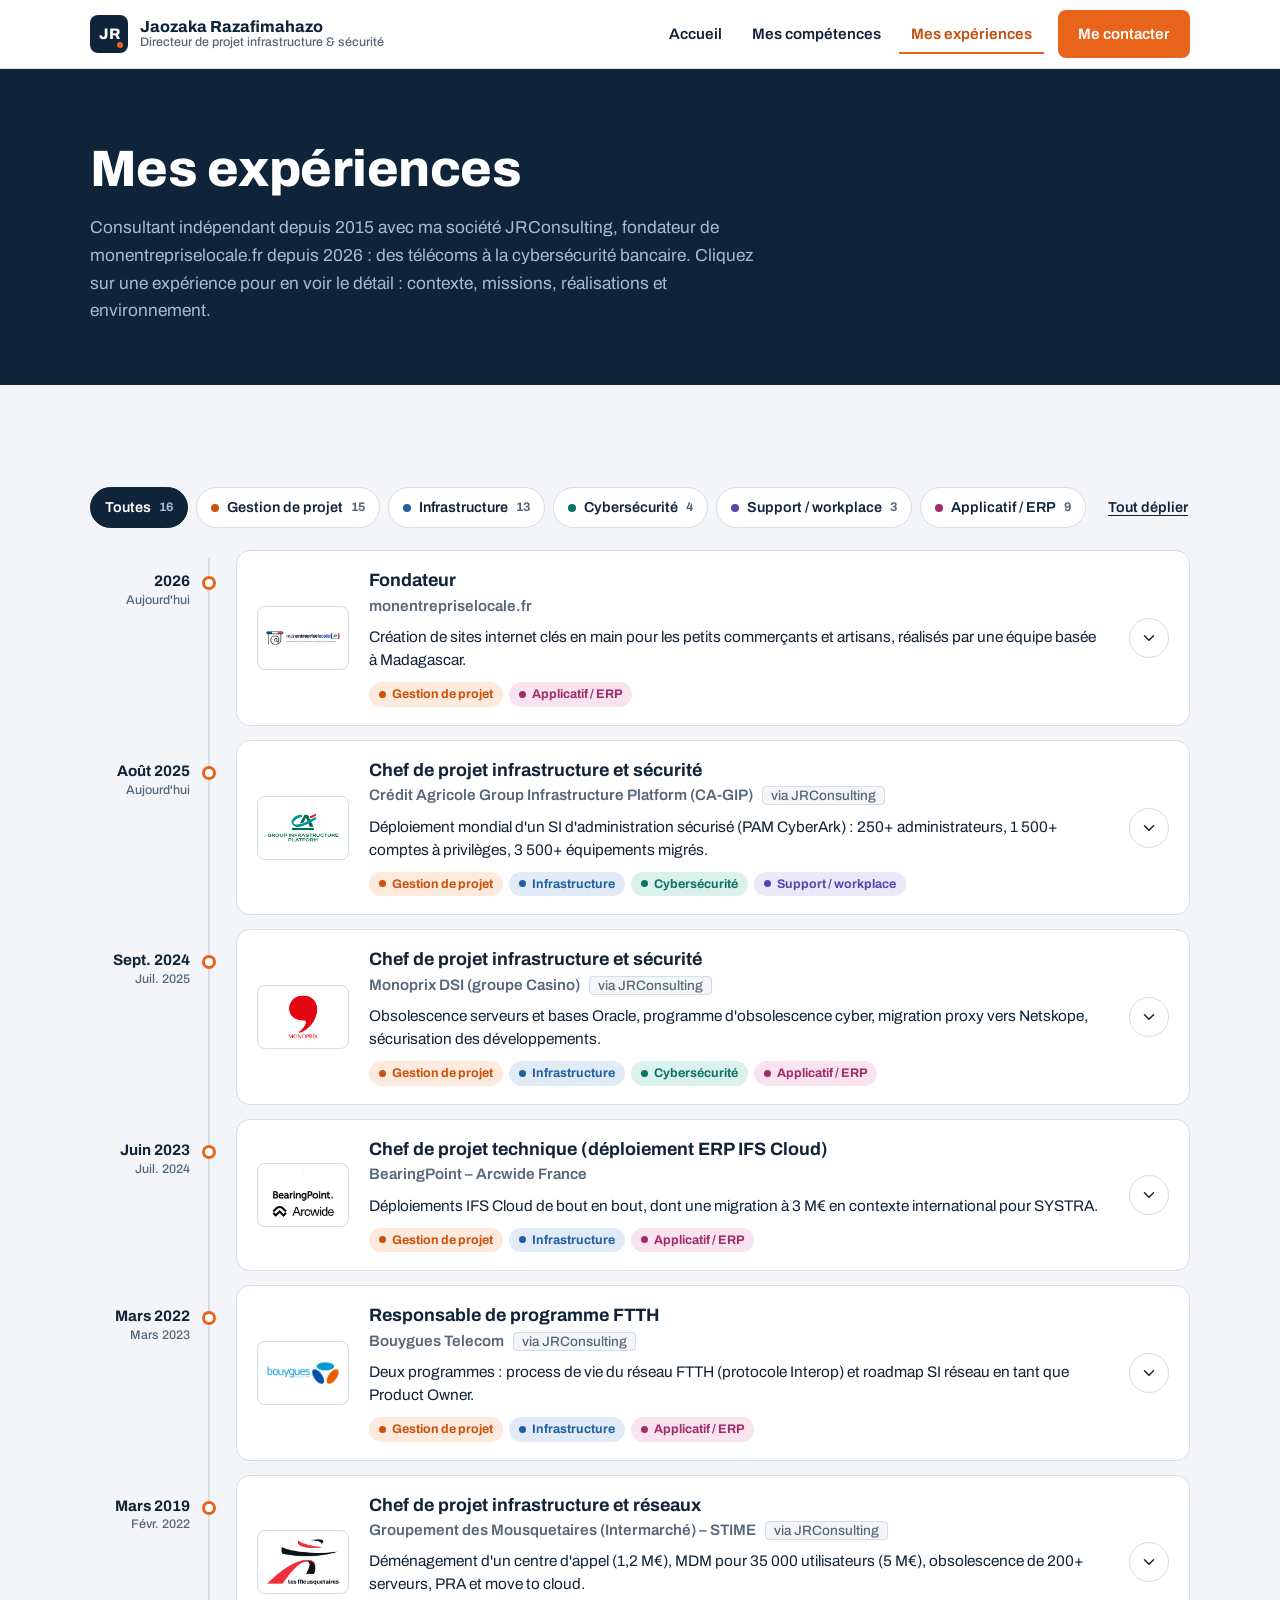
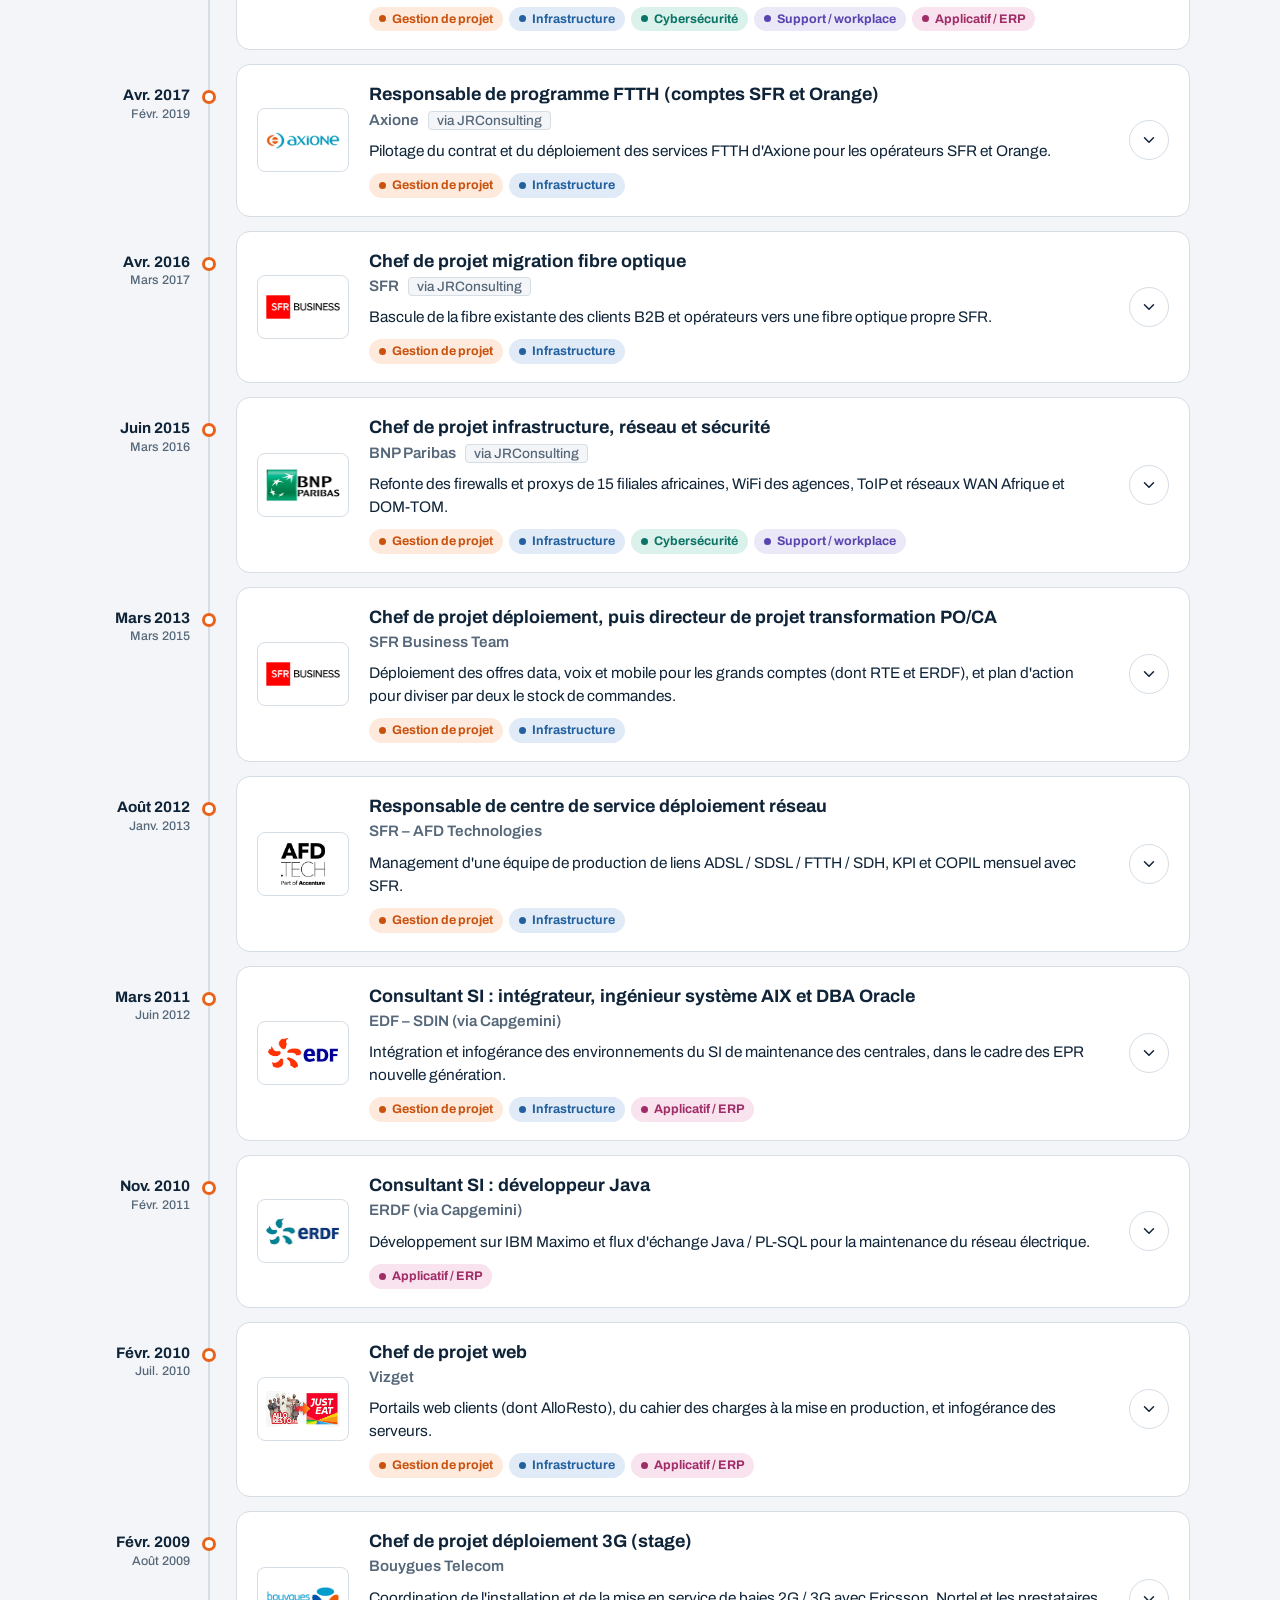
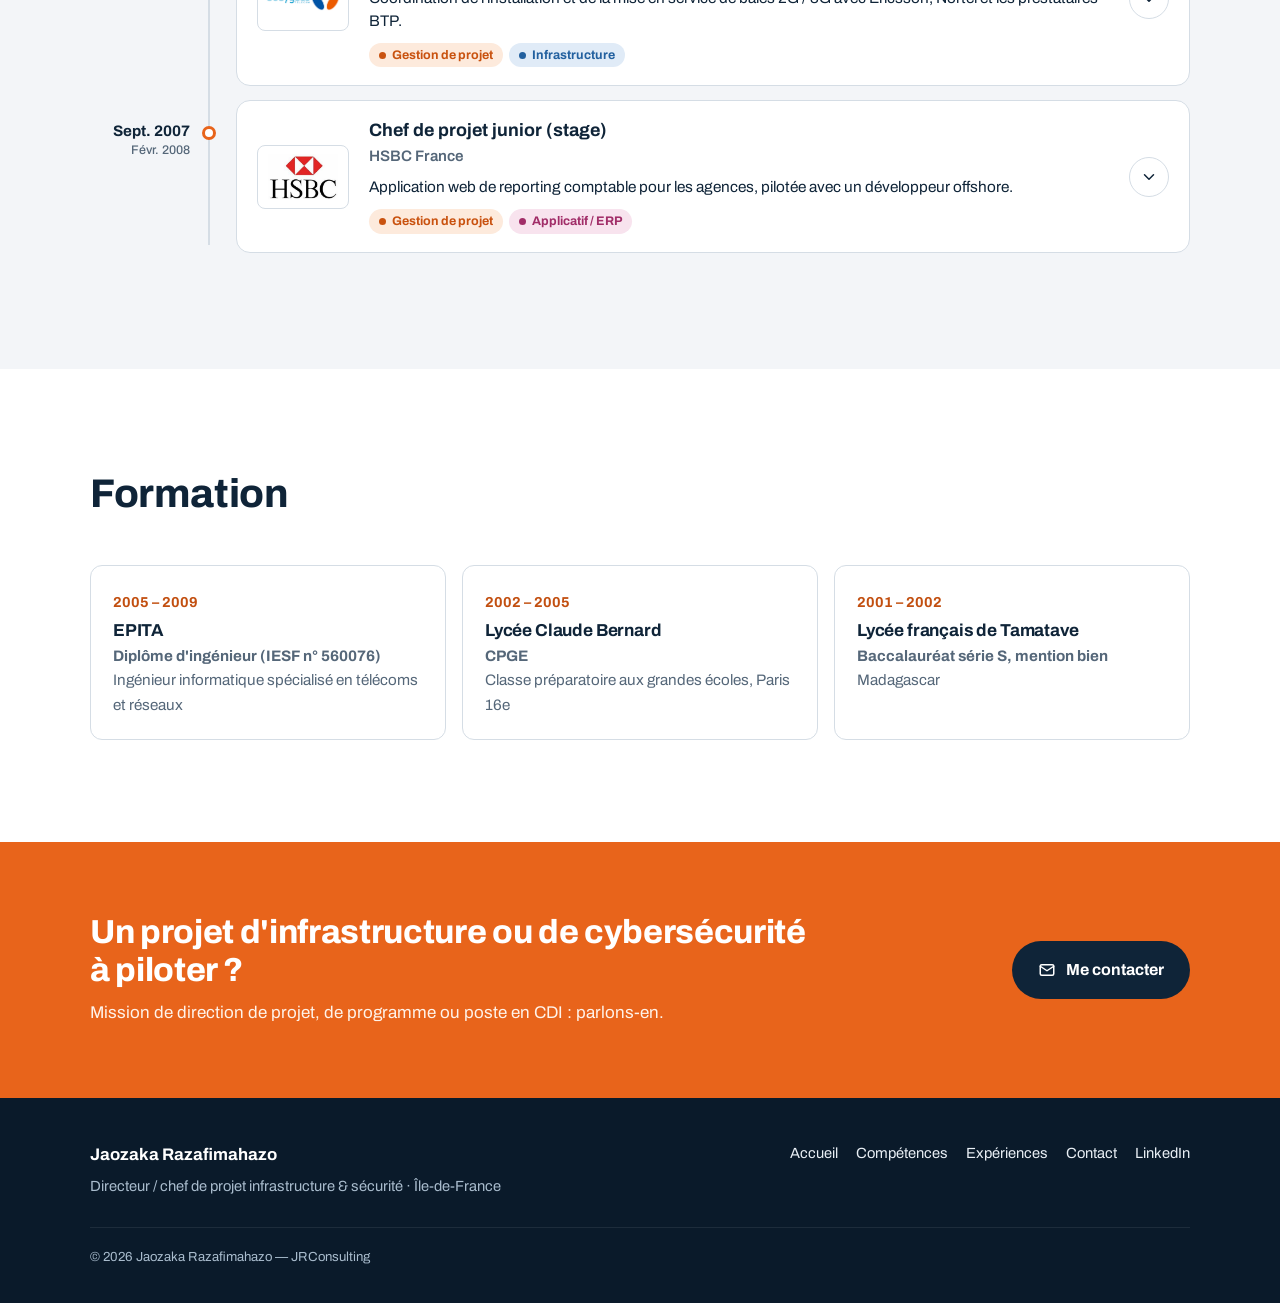
==== commit b6d4f11c: "Add files via upload" ====
--- a/experiences.html
+++ b/experiences.html
@@ -36,58 +36,75 @@
 
 <section class="page-head"><div class="wrap">
   <h1>Mes expériences</h1>
-  <p>15 missions depuis 2007, des télécoms à la cybersécurité bancaire. Cliquez sur une expérience pour en voir le détail : contexte, missions, réalisations et environnement.</p>
+  <p>Consultant indépendant depuis 2015 avec ma société JRConsulting, fondateur de monentrepriselocale.fr depuis 2026 : des télécoms à la cybersécurité bancaire. Cliquez sur une expérience pour en voir le détail : contexte, missions, réalisations et environnement.</p>
 </div></section>
 <section class="section" aria-labelledby="xp-t"><div class="wrap">
   <h2 id="xp-t" class="sr-only">Liste des expériences</h2>
   <div class="toolbar">
     <div class="filters" role="group" aria-label="Filtrer par domaine">
-      <button class="filter" data-f="all" aria-pressed="true">Toutes <span class="n">15</span></button>
-      <button class="filter" data-f="gp" aria-pressed="false">Gestion de projet <span class="n">14</span></button>
-      <button class="filter" data-f="infra" aria-pressed="false">Infrastructure <span class="n">14</span></button>
-      <button class="filter" data-f="cyber" aria-pressed="false">Cybersécurité <span class="n">4</span></button>
+      <button class="filter" data-f="all" aria-pressed="true">Toutes <span class="n">16</span></button>
+      <button class="filter" data-f="gp" aria-pressed="false">Gestion de projet <span class="n">15</span></button><button class="filter" data-f="infra" aria-pressed="false">Infrastructure <span class="n">13</span></button><button class="filter" data-f="cyber" aria-pressed="false">Cybersécurité <span class="n">4</span></button><button class="filter" data-f="support" aria-pressed="false">Support / workplace <span class="n">3</span></button><button class="filter" data-f="app" aria-pressed="false">Applicatif / ERP <span class="n">9</span></button>
     </div>
     <button class="linkbtn" data-toggle-all>Tout déplier</button>
   </div>
-  <ol class="timeline"><li class="xp" data-tags="gp infra cyber">
+  <ol class="timeline"><li class="xp" data-tags="gp app">
+  <div class="xp-date">2026<small>Aujourd&#x27;hui</small></div>
+  <details class="xp-card" id="monentrepriselocale">
+    <summary>
+      <span class="xp-logo"><img src="assets/img/clients/monentrepriselocale.png" alt="" loading="lazy"></span>
+      <span class="xp-main">
+        <span class="xp-role">Fondateur</span>
+        <span class="xp-company" style="display:block">monentrepriselocale.fr</span>
+        <span class="xp-summary" style="display:block">Création de sites internet clés en main pour les petits commerçants et artisans, réalisés par une équipe basée à Madagascar.</span>
+        <span class="xp-tags"><span class="tag tag-gp">Gestion de projet</span><span class="tag tag-app">Applicatif / ERP</span></span>
+      </span>
+      <span class="xp-arrow" aria-hidden="true"><svg viewBox="0 0 24 24" fill="none" stroke="currentColor" stroke-width="2" stroke-linecap="round" stroke-linejoin="round" aria-hidden="true"><path d="m6 9 6 6 6-6"/></svg></span>
+    </summary>
+    <div class="xp-body">
+      <div class="xp-meta"><span><b>Période :</b> 2026 – Aujourd&#x27;hui</span><span><b>Direction :</b> Start-up franco-malgache</span><span><b>Équipe :</b> Équipe de développeurs à Madagascar</span></div>
+      <p>En parallèle de mes missions, j&#x27;ai fondé monentrepriselocale.fr, une start-up franco-malgache qui réalise des sites internet pour les petits commerçants : coiffeurs, artisans, commerces de bouche, bien-être…</p><p>Les sites sont produits par des développeurs basés à Madagascar, assistés par l&#x27;IA. Le projet valorise le savoir-faire local en France et participe à la formation des jeunes à Madagascar par l&#x27;informatique.</p><h4>Mon rôle</h4><ul class="ticks"><li>Définition de l&#x27;offre : packs par métier (site vitrine, prise de rendez-vous, vente en ligne), création et maintenance</li><li>Prospection et relation avec les commerçants</li><li>Organisation et pilotage de l&#x27;équipe de production à Madagascar</li><li>Conception de l&#x27;espace client : souscription, contrat signé en ligne, paiement, suivi des étapes et support</li></ul>
+      <div class="env"><div><b>Environnement technique</b>Création de sites web, IA générative, hébergement Hostinger, paiement en ligne</div><div><b>Environnement fonctionnel</b>Création d&#x27;entreprise, définition d&#x27;offre, pilotage d&#x27;équipe à distance, relation client</div></div>
+    </div>
+  </details>
+</li><li class="xp" data-tags="gp infra cyber support">
   <div class="xp-date">Août 2025<small>Aujourd&#x27;hui</small></div>
   <details class="xp-card" id="ca-gip">
     <summary>
       <span class="xp-logo"><img src="assets/img/clients/ca-gip.png" alt="" loading="lazy"></span>
       <span class="xp-main">
         <span class="xp-role">Chef de projet infrastructure et sécurité</span>
-        <span class="xp-company" style="display:block">Crédit Agricole Group Infrastructure Platform (CA-GIP)</span>
+        <span class="xp-company" style="display:block">Crédit Agricole Group Infrastructure Platform (CA-GIP) <span class="via">via JRConsulting</span></span>
         <span class="xp-summary" style="display:block">Déploiement mondial d&#x27;un SI d&#x27;administration sécurisé (PAM CyberArk) : 250+ administrateurs, 1 500+ comptes à privilèges, 3 500+ équipements migrés.</span>
-        <span class="xp-tags"><span class="tag tag-gp">Gestion de projet</span><span class="tag tag-infra">Infrastructure</span><span class="tag tag-cyber">Cybersécurité</span></span>
-      </span>
-      <span class="xp-arrow" aria-hidden="true"><svg viewBox="0 0 24 24" fill="none" stroke="currentColor" stroke-width="2" stroke-linecap="round" stroke-linejoin="round" aria-hidden="true"><path d="m6 9 6 6 6-6"/></svg></span>
-    </summary>
-    <div class="xp-body">
-      <div class="xp-meta"><span><b>Période :</b> Août 2025 – Aujourd&#x27;hui</span><span><b>Direction :</b> Cyber Trust &amp; Risks</span><span><b>Équipe :</b> 15 personnes coordonnées en transverse</span></div>
+        <span class="xp-tags"><span class="tag tag-gp">Gestion de projet</span><span class="tag tag-infra">Infrastructure</span><span class="tag tag-cyber">Cybersécurité</span><span class="tag tag-support">Support / workplace</span></span>
+      </span>
+      <span class="xp-arrow" aria-hidden="true"><svg viewBox="0 0 24 24" fill="none" stroke="currentColor" stroke-width="2" stroke-linecap="round" stroke-linejoin="round" aria-hidden="true"><path d="m6 9 6 6 6-6"/></svg></span>
+    </summary>
+    <div class="xp-body">
+      <div class="xp-meta"><span><b>Période :</b> Août 2025 – Aujourd&#x27;hui</span><span><b>Direction :</b> Cyber Trust &amp; Risks</span><span><b>Équipe :</b> 15 personnes coordonnées en transverse</span><span><b>Statut :</b> consultant indépendant (JRConsulting)</span></div>
       <p>Au sein du département Cyber Trust &amp; Risks de CA-GIP, je pilote en tant que chef de projet infrastructure et sécurité un programme international à forts enjeux.</p><p>Je pilote le déploiement d&#x27;un Système d&#x27;Information d&#x27;Administration sécurisé (PAM) à l&#x27;échelle mondiale, pour renforcer la sécurité, la conformité et l&#x27;efficacité opérationnelle des accès administrateurs.</p><h4>Objectifs du programme</h4><ul class="ticks"><li>Réduire la surface d&#x27;attaque du SI via une solution de gestion des accès à privilèges basée sur CyberArk Privileged Access Manager</li><li>Mettre en conformité avec la Loi de Programmation Militaire et les standards de sécurité Groupe</li><li>Harmoniser et standardiser les pratiques d&#x27;administration à l&#x27;international</li></ul><h4>Ma mission, avec les équipes PAM, Citrix, virtualisation, système et réseaux</h4><ul class="ticks"><li>Déployer le SI d&#x27;administration sur deux zones stratégiques : APAC &amp; Moyen-Orient, puis Amériques</li><li>Mettre en place tous les prérequis techniques et livrables : tokens HID pour la 2FA, postes de travail d&#x27;administration, guides utilisateurs pour managers et administrateurs</li><li>Conduire le changement auprès des équipes locales (administrateurs et managers)</li><li>Suivre et piloter toutes les équipes techniques et PAM pour optimiser coûts, charges et délais</li><li>Migrer et accompagner l&#x27;onboarding des administrateurs de tous les pays (Singapour, Japon, Hong Kong, Chine, Corée du Sud, Qatar, Dubaï, Australie, New York, Brésil…)</li><li>Produire tableaux de bord (KPI), planning et reporting hebdomadaire pour le management</li><li>Assurer la communication entre équipes techniques, équipes internationales et administrateurs (utilisateurs finaux)</li></ul><h4>Réalisations</h4><ul class="ticks"><li>Déploiement complet du SI d&#x27;administration sur les régions Asie-Pacifique &amp; Moyen-Orient</li><li>Déploiement du SI d&#x27;administration sur la région Amériques</li><li>Migration et onboarding de 250+ administrateurs, 1 500+ comptes à privilèges et 3 500+ équipements (infrastructures &amp; réseaux)</li><li>Déploiement multi-pays : Singapour, Japon, Hong Kong, Chine, Corée du Sud, Qatar, Émirats arabes unis, Australie, États-Unis, Brésil</li></ul>
       <div class="env"><div><b>Environnement technique</b>VMware, NSX, CyberArk, Citrix, Oracle, IAM</div><div><b>Environnement fonctionnel</b>Loi de programmation militaire, SI d&#x27;administration, gestion des accès à haut privilège</div></div>
     </div>
   </details>
-</li><li class="xp" data-tags="gp infra cyber">
+</li><li class="xp" data-tags="gp infra cyber app">
   <div class="xp-date">Sept. 2024<small>Juil. 2025</small></div>
   <details class="xp-card" id="monoprix">
     <summary>
       <span class="xp-logo"><img src="assets/img/clients/monoprix.png" alt="" loading="lazy"></span>
       <span class="xp-main">
         <span class="xp-role">Chef de projet infrastructure et sécurité</span>
-        <span class="xp-company" style="display:block">Monoprix DSI (groupe Casino)</span>
+        <span class="xp-company" style="display:block">Monoprix DSI (groupe Casino) <span class="via">via JRConsulting</span></span>
         <span class="xp-summary" style="display:block">Obsolescence serveurs et bases Oracle, programme d&#x27;obsolescence cyber, migration proxy vers Netskope, sécurisation des développements.</span>
-        <span class="xp-tags"><span class="tag tag-gp">Gestion de projet</span><span class="tag tag-infra">Infrastructure</span><span class="tag tag-cyber">Cybersécurité</span></span>
-      </span>
-      <span class="xp-arrow" aria-hidden="true"><svg viewBox="0 0 24 24" fill="none" stroke="currentColor" stroke-width="2" stroke-linecap="round" stroke-linejoin="round" aria-hidden="true"><path d="m6 9 6 6 6-6"/></svg></span>
-    </summary>
-    <div class="xp-body">
-      <div class="xp-meta"><span><b>Période :</b> Sept. 2024 – Juil. 2025</span><span><b>Direction :</b> Direction pilotage et performance</span><span><b>Équipe :</b> 20 personnes coordonnées en transverse</span></div>
+        <span class="xp-tags"><span class="tag tag-gp">Gestion de projet</span><span class="tag tag-infra">Infrastructure</span><span class="tag tag-cyber">Cybersécurité</span><span class="tag tag-app">Applicatif / ERP</span></span>
+      </span>
+      <span class="xp-arrow" aria-hidden="true"><svg viewBox="0 0 24 24" fill="none" stroke="currentColor" stroke-width="2" stroke-linecap="round" stroke-linejoin="round" aria-hidden="true"><path d="m6 9 6 6 6-6"/></svg></span>
+    </summary>
+    <div class="xp-body">
+      <div class="xp-meta"><span><b>Période :</b> Sept. 2024 – Juil. 2025</span><span><b>Direction :</b> Direction pilotage et performance</span><span><b>Équipe :</b> 20 personnes coordonnées en transverse</span><span><b>Statut :</b> consultant indépendant (JRConsulting)</span></div>
       <p>Au sein de la DSI Monoprix (filiale du groupe Casino), département pilotage et performance, j&#x27;occupe la fonction de chef de projets infrastructure et sécurité.</p><p>Mon rôle : piloter la mise en service des solutions informatiques dans le respect des contraintes de coût, délai et qualité, avec pour objectif la rentabilité de la solution pour le groupe Casino. Je suis le référent SI du projet pour la DSI, vis-à-vis des autres directions et des partenaires externes.</p><h4>Ma mission, avec les équipes systèmes, réseaux, flux de développement et sécurité</h4><ul class="ticks"><li>Garantir le respect des engagements du projet pour produire les livrables</li><li>Élaborer un plan projet détaillé partagé avec les clients et l&#x27;équipe</li><li>Gérer le périmètre : identifier les attentes complémentaires et qualifier avec le client leur impact sur coût, délai et qualité</li><li>Manager l&#x27;équipe projet en intégrant compétences, charges, planning et coûts</li><li>Coordonner les activités et livraisons des sous-traitants et fournisseurs</li><li>Gérer le compte d&#x27;exploitation du projet pour diminuer les coûts</li><li>Remonter informations et alertes à la hiérarchie, mesurer la performance des projets</li><li>Produire les livrables, assurer le transfert vers l&#x27;exploitation et le transfert de connaissance aux responsables d&#x27;applications</li></ul><h4>Réalisations</h4><ul class="ticks"><li>Gestion de l&#x27;obsolescence OS des serveurs datacenters, obsolescence et convergence des bases de données Oracle</li><li>Pilotage du programme Obsolescence Cyber</li><li>Migration du proxy Monoprix vers celui du groupe Casino (Olfeo vers Netskope)</li><li>Sécurisation des développements : intégration d&#x27;une solution qui détecte les failles de sécurité au niveau des développeurs (SAST / IAST / DAST)</li><li>Upgrade des ETL et ESB existants (Informatica, Talend)</li></ul>
       <div class="env"><div><b>Environnement technique</b>VMware, Nutanix, ETL, ESB, Talend, Informatica, Oracle, SharePoint 2019, Cloud GCP, Cloud Azure, GPO, Proxy, ServiceNow</div><div><b>Environnement fonctionnel</b>Gestion de projets, gestion contractuelle, pilotage transverse, sécurité</div></div>
     </div>
   </details>
-</li><li class="xp" data-tags="gp infra">
+</li><li class="xp" data-tags="gp infra app">
   <div class="xp-date">Juin 2023<small>Juil. 2024</small></div>
   <details class="xp-card" id="arcwide">
     <summary>
@@ -96,7 +113,7 @@
         <span class="xp-role">Chef de projet technique (déploiement ERP IFS Cloud)</span>
         <span class="xp-company" style="display:block">BearingPoint – Arcwide France</span>
         <span class="xp-summary" style="display:block">Déploiements IFS Cloud de bout en bout, dont une migration à 3 M€ en contexte international pour SYSTRA.</span>
-        <span class="xp-tags"><span class="tag tag-gp">Gestion de projet</span><span class="tag tag-infra">Infrastructure</span></span>
+        <span class="xp-tags"><span class="tag tag-gp">Gestion de projet</span><span class="tag tag-infra">Infrastructure</span><span class="tag tag-app">Applicatif / ERP</span></span>
       </span>
       <span class="xp-arrow" aria-hidden="true"><svg viewBox="0 0 24 24" fill="none" stroke="currentColor" stroke-width="2" stroke-linecap="round" stroke-linejoin="round" aria-hidden="true"><path d="m6 9 6 6 6-6"/></svg></span>
     </summary>
@@ -106,40 +123,40 @@
       <div class="env"><div><b>Environnement technique</b>IFS Cloud, migration cloud, ERP, Windows Server, Oracle, plan de migration technique, Jira, Boomi</div><div><b>Environnement fonctionnel</b>Pilotage de projet de déploiement ERP, plan de charge, conduite du changement</div></div>
     </div>
   </details>
-</li><li class="xp" data-tags="gp infra">
+</li><li class="xp" data-tags="gp infra app">
   <div class="xp-date">Mars 2022<small>Mars 2023</small></div>
   <details class="xp-card" id="bouygues-ftth">
     <summary>
       <span class="xp-logo"><img src="assets/img/clients/bouygues-telecom.png" alt="" loading="lazy"></span>
       <span class="xp-main">
         <span class="xp-role">Responsable de programme FTTH</span>
-        <span class="xp-company" style="display:block">Bouygues Telecom</span>
+        <span class="xp-company" style="display:block">Bouygues Telecom <span class="via">via JRConsulting</span></span>
         <span class="xp-summary" style="display:block">Deux programmes : process de vie du réseau FTTH (protocole Interop) et roadmap SI réseau en tant que Product Owner.</span>
-        <span class="xp-tags"><span class="tag tag-gp">Gestion de projet</span><span class="tag tag-infra">Infrastructure</span></span>
-      </span>
-      <span class="xp-arrow" aria-hidden="true"><svg viewBox="0 0 24 24" fill="none" stroke="currentColor" stroke-width="2" stroke-linecap="round" stroke-linejoin="round" aria-hidden="true"><path d="m6 9 6 6 6-6"/></svg></span>
-    </summary>
-    <div class="xp-body">
-      <div class="xp-meta"><span><b>Période :</b> Mars 2022 – Mars 2023</span><span><b>Direction :</b> Direction des programmes fixes</span><span><b>Équipe :</b> 40 personnes coordonnées en transverse</span></div>
+        <span class="xp-tags"><span class="tag tag-gp">Gestion de projet</span><span class="tag tag-infra">Infrastructure</span><span class="tag tag-app">Applicatif / ERP</span></span>
+      </span>
+      <span class="xp-arrow" aria-hidden="true"><svg viewBox="0 0 24 24" fill="none" stroke="currentColor" stroke-width="2" stroke-linecap="round" stroke-linejoin="round" aria-hidden="true"><path d="m6 9 6 6 6-6"/></svg></span>
+    </summary>
+    <div class="xp-body">
+      <div class="xp-meta"><span><b>Période :</b> Mars 2022 – Mars 2023</span><span><b>Direction :</b> Direction des programmes fixes</span><span><b>Équipe :</b> 40 personnes coordonnées en transverse</span><span><b>Statut :</b> consultant indépendant (JRConsulting)</span></div>
       <p>Au sein de la Direction programme, Direction des programmes fixes, les chefs de projet mettent en œuvre les programmes FTTH. J&#x27;y étais responsable de deux programmes :</p><p>1) La mise en place du process et de la gestion de vie du réseau FTTH (protocole Interop) dans toute la direction réseau, SI et métiers (expérience client grand public, business entreprise et wholesale).</p><p>2) La roadmap SI réseau (FastFiber et JAR), deux outils stratégiques du réseau en évolution continue.</p><h4>Pilote programme « Vie du réseau », avec les équipes études, déploiement, réseaux, SAV, raccordement client et entreprise / wholesale</h4><ul class="ticks"><li>Organiser la conduite du changement avec les différentes équipes métiers</li><li>Établir une note de cadrage pour l&#x27;ensemble des métiers impactés</li><li>Piloter la mise en place des projets SI (cadrage et gouvernance)</li><li>Mettre en place la gouvernance projet et animer les comités de suivi</li><li>Accompagner la mise en place des processus cibles</li></ul><h4>Product Owner de la roadmap IT, avec les équipes IT et métiers</h4><ul class="ticks"><li>Construire la roadmap IT en priorisant l&#x27;ensemble des projets</li><li>Suivre le respect des engagements IT sur les dates de livraison</li><li>Faire le lien entre les métiers et l&#x27;IT</li></ul>
       <div class="env"><div><b>Environnement technique</b>FTTH passif, Jira</div><div><b>Environnement fonctionnel</b>Gestion de projets télécom et IT, conduite du changement, rédaction de process, note de cadrage</div></div>
     </div>
   </details>
-</li><li class="xp" data-tags="gp infra cyber">
+</li><li class="xp" data-tags="gp infra cyber support app">
   <div class="xp-date">Mars 2019<small>Févr. 2022</small></div>
   <details class="xp-card" id="mousquetaires">
     <summary>
       <span class="xp-logo"><img src="assets/img/clients/mousquetaires.png" alt="" loading="lazy"></span>
       <span class="xp-main">
         <span class="xp-role">Chef de projet infrastructure et réseaux</span>
-        <span class="xp-company" style="display:block">Groupement des Mousquetaires (Intermarché) – STIME</span>
+        <span class="xp-company" style="display:block">Groupement des Mousquetaires (Intermarché) – STIME <span class="via">via JRConsulting</span></span>
         <span class="xp-summary" style="display:block">Déménagement d&#x27;un centre d&#x27;appel (1,2 M€), MDM pour 35 000 utilisateurs (5 M€), obsolescence de 200+ serveurs, PRA et move to cloud.</span>
-        <span class="xp-tags"><span class="tag tag-gp">Gestion de projet</span><span class="tag tag-infra">Infrastructure</span><span class="tag tag-cyber">Cybersécurité</span></span>
-      </span>
-      <span class="xp-arrow" aria-hidden="true"><svg viewBox="0 0 24 24" fill="none" stroke="currentColor" stroke-width="2" stroke-linecap="round" stroke-linejoin="round" aria-hidden="true"><path d="m6 9 6 6 6-6"/></svg></span>
-    </summary>
-    <div class="xp-body">
-      <div class="xp-meta"><span><b>Période :</b> Mars 2019 – Févr. 2022</span><span><b>Direction :</b> Direction des opérations techniques</span><span><b>Équipe :</b> 20 personnes coordonnées en transverse</span></div>
+        <span class="xp-tags"><span class="tag tag-gp">Gestion de projet</span><span class="tag tag-infra">Infrastructure</span><span class="tag tag-cyber">Cybersécurité</span><span class="tag tag-support">Support / workplace</span><span class="tag tag-app">Applicatif / ERP</span></span>
+      </span>
+      <span class="xp-arrow" aria-hidden="true"><svg viewBox="0 0 24 24" fill="none" stroke="currentColor" stroke-width="2" stroke-linecap="round" stroke-linejoin="round" aria-hidden="true"><path d="m6 9 6 6 6-6"/></svg></span>
+    </summary>
+    <div class="xp-body">
+      <div class="xp-meta"><span><b>Période :</b> Mars 2019 – Févr. 2022</span><span><b>Direction :</b> Direction des opérations techniques</span><span><b>Équipe :</b> 20 personnes coordonnées en transverse</span><span><b>Statut :</b> consultant indépendant (JRConsulting)</span></div>
       <p>Au sein de la STIME, filiale informatique du groupement Les Mousquetaires, pour la Direction des opérations qui conçoit, met en œuvre et exploite réseaux, serveurs, stockage et datacenters de tout le groupement.</p><p>Je pilotais les projets de déploiement de réseaux WAN, LAN et WiFi, de serveurs, de terminaux et de composants techniques (bases de données, serveurs d&#x27;applications, middlewares) sur les sites du groupement et dans les datacenters.</p><h4>Ma mission, avec les équipes systèmes, réseaux, exploitation et applicatives</h4><ul class="ticks"><li>Identifier les impacts et les risques des projets sur l&#x27;organisation</li><li>Établir et suivre le chiffrage et le planning des projets</li><li>Coordonner les opérations jusqu&#x27;à la mise en production, avec suivi des livrables (note de cadrage, DAT, SLA, DEX)</li><li>Préparer et piloter les exercices de PRA / PCA avec les équipes techniques</li><li>Conduire le changement : communication, formation et assistance aux utilisateurs</li><li>Porter les projets devant les directions et le conseil d&#x27;administration du groupement (projets de plus de 500 k€)</li><li>Organiser les comités de suivi (comité projet, comité de pilotage, comité stratégique)</li><li>Porter les engagements de résultat et la satisfaction des clients</li></ul><h4>Réalisations</h4><ul class="ticks"><li>Déménagement du centre d&#x27;appel du groupement (budget 1,2 M€, 200 personnes) : nouvelles salles de réunion et de formation avec visioconférence, nouvelle architecture réseau, télécom et téléphonie, Digital Workplace (M365, GED sur cloud privé, réservation de salles)</li><li>Outil de gestion de parc centralisé (MDM) pour tout le groupement : budget 5 M€, 35 000 utilisateurs, SCCM et Intune. Appel d&#x27;offres, POC avec les équipes internes et le prestataire, budgétisation et plan projet</li><li>Obsolescence OS (Windows 2008 vers 2012 / 2016) et obsolescence matérielle et logicielle : 200+ serveurs virtuels et 10+ serveurs physiques. Planification avec équipes internes et intégrateurs, validation des livrables (cahier de tests, roadmap QQQ, PV), pilotage des opérations</li><li>Roadmap réseau des bases logistiques et roadmap système des serveurs et datacenters : documents de migration, validation en CAB, pilotage des opérations en heures non ouvrées</li><li>Mise en place d&#x27;un plan de reprise d&#x27;activité (PRA) et migration applicative sur le cloud privé du groupement</li><li>Participation à la mise en place de l&#x27;IAM du groupement</li></ul>
       <div class="env"><div><b>Environnement technique</b>VMware, AIX, Linux, Windows, bases de données SQL, serveurs d&#x27;applications, middlewares, réseaux WAN, LAN, WiFi, SCCM, Intune, ServiceNow, Kafka, Dell Boomi</div><div><b>Environnement fonctionnel</b>Gestion de projets, gestion contractuelle, pilotage transverse</div></div>
     </div>
@@ -151,14 +168,14 @@
       <span class="xp-logo"><img src="assets/img/clients/axione.png" alt="" loading="lazy"></span>
       <span class="xp-main">
         <span class="xp-role">Responsable de programme FTTH (comptes SFR et Orange)</span>
-        <span class="xp-company" style="display:block">Axione</span>
+        <span class="xp-company" style="display:block">Axione <span class="via">via JRConsulting</span></span>
         <span class="xp-summary" style="display:block">Pilotage du contrat et du déploiement des services FTTH d&#x27;Axione pour les opérateurs SFR et Orange.</span>
         <span class="xp-tags"><span class="tag tag-gp">Gestion de projet</span><span class="tag tag-infra">Infrastructure</span></span>
       </span>
       <span class="xp-arrow" aria-hidden="true"><svg viewBox="0 0 24 24" fill="none" stroke="currentColor" stroke-width="2" stroke-linecap="round" stroke-linejoin="round" aria-hidden="true"><path d="m6 9 6 6 6-6"/></svg></span>
     </summary>
     <div class="xp-body">
-      <div class="xp-meta"><span><b>Période :</b> Avr. 2017 – Févr. 2019</span><span><b>Direction :</b> Direction pilotage client – Division opérateurs</span><span><b>Équipe :</b> 20 personnes coordonnées en transverse</span></div>
+      <div class="xp-meta"><span><b>Période :</b> Avr. 2017 – Févr. 2019</span><span><b>Direction :</b> Direction pilotage client – Division opérateurs</span><span><b>Équipe :</b> 20 personnes coordonnées en transverse</span><span><b>Statut :</b> consultant indépendant (JRConsulting)</span></div>
       <p>Au sein de la direction « Pilotage client » de la Division opérateurs, j&#x27;étais responsable de la mise en œuvre et de la bonne exécution du contrat entre Axione et les opérateurs (SFR / Orange), et du déploiement des services sur les différentes plaques exploitées par Axione.</p><p>J&#x27;ai participé à la réorganisation des structures de l&#x27;entreprise pour répondre aux demandes des opérateurs.</p><h4>Pilotage transverse des mises en service clients opérateurs</h4><ul class="ticks"><li>Relation client : point d&#x27;entrée unique et responsable de la satisfaction client, harmonisation des méthodes et process</li><li>Pilotage du contrat entre Axione et l&#x27;opérateur d&#x27;immeuble (SFR et Orange), participation à la rédaction des contrats</li><li>Pilotage du déploiement des opérateurs commerciaux sur les plaques géographiques</li><li>Pilotage des projets transverses impactant le client : analyse d&#x27;impacts opérationnels et budgétaires, animation des équipes ADV, réseau, SI, production, SAV, construction, marketing</li><li>Définition et mise en place des reportings clients, délégants et internes</li></ul><h4>Suivi du bon fonctionnement des services</h4><ul class="ticks"><li>Suivi des engagements contractuels</li><li>Indicateurs contractuels et animation des comités de pilotage et d&#x27;exploitation</li><li>Plans d&#x27;actions pour tenir les objectifs quantitatifs, qualitatifs et financiers</li><li>Support opérationnel et gestion des crises</li></ul>
       <div class="env"><div><b>Environnement technique</b>Architecture FTTH passive (GPON) et active, architecture ADSL grand public</div><div><b>Environnement fonctionnel</b>Gestion de projets, gestion contractuelle, pilotage transverse</div></div>
     </div>
@@ -170,33 +187,33 @@
       <span class="xp-logo"><img src="assets/img/clients/sfr-business.png" alt="" loading="lazy"></span>
       <span class="xp-main">
         <span class="xp-role">Chef de projet migration fibre optique</span>
-        <span class="xp-company" style="display:block">SFR</span>
+        <span class="xp-company" style="display:block">SFR <span class="via">via JRConsulting</span></span>
         <span class="xp-summary" style="display:block">Bascule de la fibre existante des clients B2B et opérateurs vers une fibre optique propre SFR.</span>
         <span class="xp-tags"><span class="tag tag-gp">Gestion de projet</span><span class="tag tag-infra">Infrastructure</span></span>
       </span>
       <span class="xp-arrow" aria-hidden="true"><svg viewBox="0 0 24 24" fill="none" stroke="currentColor" stroke-width="2" stroke-linecap="round" stroke-linejoin="round" aria-hidden="true"><path d="m6 9 6 6 6-6"/></svg></span>
     </summary>
     <div class="xp-body">
-      <div class="xp-meta"><span><b>Période :</b> Avr. 2016 – Mars 2017</span><span><b>Direction :</b> Direction des opérations de migrations et résiliations (DSO)</span><span><b>Équipe :</b> 10 personnes coordonnées en transverse</span></div>
+      <div class="xp-meta"><span><b>Période :</b> Avr. 2016 – Mars 2017</span><span><b>Direction :</b> Direction des opérations de migrations et résiliations (DSO)</span><span><b>Équipe :</b> 10 personnes coordonnées en transverse</span><span><b>Statut :</b> consultant indépendant (JRConsulting)</span></div>
       <p>Au sein de la Division Services Opérateurs, le chef de projet migration bascule la fibre optique existante des clients B2B et opérateurs vers une fibre optique propre SFR.</p><h4>Ma mission</h4><ul class="ticks"><li>Identifier et étudier les clients B2B éligibles à la migration</li><li>Gérer les GO / NO GO client des fibres éligibles</li><li>Suivre et piloter les déploiements fibre jusqu&#x27;à la migration finale</li><li>Assurer le suivi hebdomadaire des clients B2B et opérateurs</li><li>Développer des KPI pour les managers de niveaux 2 et 3</li></ul>
       <div class="env"><div><b>Environnement technique</b>Architecture réseau</div><div><b>Environnement fonctionnel</b>Gestion de projets télécoms : coût, délais et charge</div></div>
     </div>
   </details>
-</li><li class="xp" data-tags="gp infra cyber">
+</li><li class="xp" data-tags="gp infra cyber support">
   <div class="xp-date">Juin 2015<small>Mars 2016</small></div>
   <details class="xp-card" id="bnp">
     <summary>
       <span class="xp-logo"><img src="assets/img/clients/bnp-paribas.png" alt="" loading="lazy"></span>
       <span class="xp-main">
         <span class="xp-role">Chef de projet infrastructure, réseau et sécurité</span>
-        <span class="xp-company" style="display:block">BNP Paribas</span>
+        <span class="xp-company" style="display:block">BNP Paribas <span class="via">via JRConsulting</span></span>
         <span class="xp-summary" style="display:block">Refonte des firewalls et proxys de 15 filiales africaines, WiFi des agences, ToIP et réseaux WAN Afrique et DOM-TOM.</span>
-        <span class="xp-tags"><span class="tag tag-gp">Gestion de projet</span><span class="tag tag-infra">Infrastructure</span><span class="tag tag-cyber">Cybersécurité</span></span>
-      </span>
-      <span class="xp-arrow" aria-hidden="true"><svg viewBox="0 0 24 24" fill="none" stroke="currentColor" stroke-width="2" stroke-linecap="round" stroke-linejoin="round" aria-hidden="true"><path d="m6 9 6 6 6-6"/></svg></span>
-    </summary>
-    <div class="xp-body">
-      <div class="xp-meta"><span><b>Période :</b> Juin 2015 – Mars 2016</span><span><b>Direction :</b> DSI International Retail Banking – Région Afrique</span><span><b>Équipe :</b> 30 personnes coordonnées en transverse</span></div>
+        <span class="xp-tags"><span class="tag tag-gp">Gestion de projet</span><span class="tag tag-infra">Infrastructure</span><span class="tag tag-cyber">Cybersécurité</span><span class="tag tag-support">Support / workplace</span></span>
+      </span>
+      <span class="xp-arrow" aria-hidden="true"><svg viewBox="0 0 24 24" fill="none" stroke="currentColor" stroke-width="2" stroke-linecap="round" stroke-linejoin="round" aria-hidden="true"><path d="m6 9 6 6 6-6"/></svg></span>
+    </summary>
+    <div class="xp-body">
+      <div class="xp-meta"><span><b>Période :</b> Juin 2015 – Mars 2016</span><span><b>Direction :</b> DSI International Retail Banking – Région Afrique</span><span><b>Équipe :</b> 30 personnes coordonnées en transverse</span><span><b>Statut :</b> consultant indépendant (JRConsulting)</span></div>
       <p>Au sein de la DSI IRB Région Afrique, service Operation IT, qui pilote l&#x27;IT de la banque de détail à l&#x27;international dans les pays du Maghreb et d&#x27;Afrique subsaharienne, équipe « Réseau, télécom et infrastructure ».</p><h4>Périmètre</h4><ul class="ticks"><li>Pilotage d&#x27;appels d&#x27;offres / RFP et suivi du déploiement des réseaux WAN domestiques sur toute la région Afrique et DOM-TOM</li><li>Pilotage de projets d&#x27;amélioration des infrastructures réseau et télécom</li><li>Gestion des audits réseau</li></ul><h4>Ma mission</h4><ul class="ticks"><li>Recevoir et qualifier l&#x27;expression des besoins clients</li><li>Étudier la faisabilité (conception et analyse technique avec les équipes transverses)</li><li>Proposer un macro-planning et une solution technique chiffrée</li><li>Rédiger et valider les livrables (cahier des charges…)</li><li>Suivre les opérations au quotidien et traiter les problématiques opérationnelles</li><li>Valider les travaux supplémentaires au regard du cahier des charges et du PV de recette</li></ul><h4>Projets</h4><ul class="ticks"><li>Obsolescence et sécurité : remplacement de tous les proxys et firewalls BNP de la région Afrique (15 filiales)</li><li>Étude détaillée pour la ToIP des agences BNP DOM-TOM : audit technique, chiffrage, cotation opérateur, planification, appel d&#x27;offres</li><li>WiFi dans toutes les agences BNP de la région Afrique et DOM-TOM</li><li>Nouveaux liens télécom entre la France et les DOM-TOM</li></ul>
       <div class="env"><div><b>Environnement technique</b>Architecture réseau, firewall, proxy, ServiceNow, Jira</div><div><b>Environnement fonctionnel</b>Gestion de projets télécoms : coût, délais et charge</div></div>
     </div>
@@ -239,7 +256,7 @@
       <div class="env"><div><b>Environnement technique</b>Scripts VBA sous Excel, déploiement FTTH, ADSL / SDSL</div><div><b>Environnement fonctionnel</b>Management de projet et d&#x27;équipe, comité de pilotage client, gestion de budget</div></div>
     </div>
   </details>
-</li><li class="xp" data-tags="gp infra">
+</li><li class="xp" data-tags="gp infra app">
   <div class="xp-date">Mars 2011<small>Juin 2012</small></div>
   <details class="xp-card" id="edf">
     <summary>
@@ -248,7 +265,7 @@
         <span class="xp-role">Consultant SI : intégrateur, ingénieur système AIX et DBA Oracle</span>
         <span class="xp-company" style="display:block">EDF – SDIN (via Capgemini)</span>
         <span class="xp-summary" style="display:block">Intégration et infogérance des environnements du SI de maintenance des centrales, dans le cadre des EPR nouvelle génération.</span>
-        <span class="xp-tags"><span class="tag tag-gp">Gestion de projet</span><span class="tag tag-infra">Infrastructure</span></span>
+        <span class="xp-tags"><span class="tag tag-gp">Gestion de projet</span><span class="tag tag-infra">Infrastructure</span><span class="tag tag-app">Applicatif / ERP</span></span>
       </span>
       <span class="xp-arrow" aria-hidden="true"><svg viewBox="0 0 24 24" fill="none" stroke="currentColor" stroke-width="2" stroke-linecap="round" stroke-linejoin="round" aria-hidden="true"><path d="m6 9 6 6 6-6"/></svg></span>
     </summary>
@@ -258,7 +275,7 @@
       <div class="env"><div><b>Environnement technique</b>IBM ClearCase 7, ClearQuest, WebSphere 7, Oracle 10.2, AIX, Business Objects</div><div><b>Environnement fonctionnel</b>Spécifications techniques, validation d&#x27;architecture, pilotage technique</div></div>
     </div>
   </details>
-</li><li class="xp" data-tags="infra">
+</li><li class="xp" data-tags="app">
   <div class="xp-date">Nov. 2010<small>Févr. 2011</small></div>
   <details class="xp-card" id="erdf">
     <summary>
@@ -267,7 +284,7 @@
         <span class="xp-role">Consultant SI : développeur Java</span>
         <span class="xp-company" style="display:block">ERDF (via Capgemini)</span>
         <span class="xp-summary" style="display:block">Développement sur IBM Maximo et flux d&#x27;échange Java / PL-SQL pour la maintenance du réseau électrique.</span>
-        <span class="xp-tags"><span class="tag tag-infra">Infrastructure</span></span>
+        <span class="xp-tags"><span class="tag tag-app">Applicatif / ERP</span></span>
       </span>
       <span class="xp-arrow" aria-hidden="true"><svg viewBox="0 0 24 24" fill="none" stroke="currentColor" stroke-width="2" stroke-linecap="round" stroke-linejoin="round" aria-hidden="true"><path d="m6 9 6 6 6-6"/></svg></span>
     </summary>
@@ -277,7 +294,7 @@
       <div class="env"><div><b>Environnement technique</b>Java 1.6 (J2EE), Oracle PL/SQL 10.2, XML, IBM Maximo Asset Management</div><div><b>Environnement fonctionnel</b>Spécifications techniques, référentiel documentaire, cahier de tests techniques</div></div>
     </div>
   </details>
-</li><li class="xp" data-tags="gp infra">
+</li><li class="xp" data-tags="gp infra app">
   <div class="xp-date">Févr. 2010<small>Juil. 2010</small></div>
   <details class="xp-card" id="vizget">
     <summary>
@@ -286,7 +303,7 @@
         <span class="xp-role">Chef de projet web</span>
         <span class="xp-company" style="display:block">Vizget</span>
         <span class="xp-summary" style="display:block">Portails web clients (dont AlloResto), du cahier des charges à la mise en production, et infogérance des serveurs.</span>
-        <span class="xp-tags"><span class="tag tag-gp">Gestion de projet</span><span class="tag tag-infra">Infrastructure</span></span>
+        <span class="xp-tags"><span class="tag tag-gp">Gestion de projet</span><span class="tag tag-infra">Infrastructure</span><span class="tag tag-app">Applicatif / ERP</span></span>
       </span>
       <span class="xp-arrow" aria-hidden="true"><svg viewBox="0 0 24 24" fill="none" stroke="currentColor" stroke-width="2" stroke-linecap="round" stroke-linejoin="round" aria-hidden="true"><path d="m6 9 6 6 6-6"/></svg></span>
     </summary>
@@ -315,7 +332,7 @@
       <div class="env"><div><b>Environnement technique</b>VBA, Excel, Access</div><div><b>Environnement fonctionnel</b>Architecture téléphonie mobile, gestion de patrimoine, gestion de prestataires, planification et charge</div></div>
     </div>
   </details>
-</li><li class="xp" data-tags="gp">
+</li><li class="xp" data-tags="gp app">
   <div class="xp-date">Sept. 2007<small>Févr. 2008</small></div>
   <details class="xp-card" id="hsbc">
     <summary>
@@ -324,7 +341,7 @@
         <span class="xp-role">Chef de projet junior (stage)</span>
         <span class="xp-company" style="display:block">HSBC France</span>
         <span class="xp-summary" style="display:block">Application web de reporting comptable pour les agences, pilotée avec un développeur offshore.</span>
-        <span class="xp-tags"><span class="tag tag-gp">Gestion de projet</span></span>
+        <span class="xp-tags"><span class="tag tag-gp">Gestion de projet</span><span class="tag tag-app">Applicatif / ERP</span></span>
       </span>
       <span class="xp-arrow" aria-hidden="true"><svg viewBox="0 0 24 24" fill="none" stroke="currentColor" stroke-width="2" stroke-linecap="round" stroke-linejoin="round" aria-hidden="true"><path d="m6 9 6 6 6-6"/></svg></span>
     </summary>
--- a/assets/css/style.css
+++ b/assets/css/style.css
@@ -0,0 +1,489 @@
+/* =========================================================
+   Jaozaka Razafimahazo — site CV
+   Palette : bleu nuit « salle serveur » + orange signal (repris du CV)
+   ========================================================= */
+/* Police Archivo (variable : graisse + largeur), hébergée localement — licence OFL */
+@font-face { font-family: "Archivo"; font-style: normal; font-display: swap; font-weight: 100 900; font-stretch: 62% 125%;
+  src: url("../fonts/archivo-latin-wdth-normal.woff2") format("woff2-variations"), url("../fonts/archivo-latin-wdth-normal.woff2") format("woff2");
+  unicode-range: U+0000-00FF,U+0131,U+0152-0153,U+02BB-02BC,U+02C6,U+02DA,U+02DC,U+0304,U+0308,U+0329,U+2000-206F,U+20AC,U+2122,U+2191,U+2193,U+2212,U+2215,U+FEFF,U+FFFD; }
+@font-face { font-family: "Archivo"; font-style: normal; font-display: swap; font-weight: 100 900; font-stretch: 62% 125%;
+  src: url("../fonts/archivo-latin-ext-wdth-normal.woff2") format("woff2-variations"), url("../fonts/archivo-latin-ext-wdth-normal.woff2") format("woff2");
+  unicode-range: U+0100-02BA,U+02BD-02C5,U+02C7-02CC,U+02CE-02D7,U+02DD-02FF,U+0304,U+0308,U+0329,U+1D00-1DBF,U+1E00-1E9F,U+1EF2-1EFF,U+2020,U+20A0-20AB,U+20AD-20C0,U+2113,U+2C60-2C7F,U+A720-A7FF; }
+
+:root {
+  --ink: #0f2438;
+  --ink-2: #183552;
+  --ink-3: #24496d;
+  --paper: #f3f5f8;
+  --white: #ffffff;
+  --signal: #e8641b;
+  --signal-dark: #c24f10;
+  --steel: #556779;
+  --rule: #d5dde5;
+  --on-ink: #e9eff5;
+  --on-ink-soft: #a9bccd;
+
+  --gp: #c9520f;      --gp-bg: #fdeadc;
+  --infra: #22609f;   --infra-bg: #e0ebf7;
+  --cyber: #0c7465;   --cyber-bg: #dbf1ec;
+  --support: #5a45b0; --support-bg: #ebe8f8;
+  --app: #a12d68;     --app-bg: #f8e3ee;
+
+  --font: "Archivo", system-ui, -apple-system, "Segoe UI", sans-serif;
+  --wide: 115%;
+  --max: 1180px;
+  --gutter: clamp(16px, 4vw, 40px);
+  --radius: 10px;
+}
+
+*, *::before, *::after { box-sizing: border-box; }
+html { -webkit-text-size-adjust: 100%; scroll-behavior: smooth; }
+@media (prefers-reduced-motion: reduce) { html { scroll-behavior: auto; } }
+body {
+  margin: 0;
+  font-family: var(--font);
+  font-size: 17px;
+  line-height: 1.6;
+  color: var(--ink);
+  background: var(--paper);
+  font-variation-settings: "wdth" 100;
+}
+img { max-width: 100%; display: block; }
+a { color: inherit; }
+:focus-visible { outline: 3px solid var(--signal); outline-offset: 3px; border-radius: 4px; }
+
+h1, h2, h3 { font-stretch: var(--wide); line-height: 1.12; margin: 0; letter-spacing: -0.01em; }
+h1 { font-size: clamp(2.3rem, 5.2vw, 4rem); font-weight: 800; }
+h2 { font-size: clamp(1.7rem, 3.2vw, 2.5rem); font-weight: 750; }
+h3 { font-size: 1.2rem; font-weight: 700; }
+p { margin: 0 0 1em; }
+
+.wrap { max-width: var(--max); margin: 0 auto; padding: 0 var(--gutter); }
+.skip { position: absolute; left: -999px; top: 8px; background: var(--white); padding: 8px 12px; z-index: 100; }
+.skip:focus { left: 8px; }
+.sr-only { position: absolute; width: 1px; height: 1px; overflow: hidden; clip: rect(0 0 0 0); white-space: nowrap; }
+
+/* ---------- Boutons ---------- */
+.btn {
+  display: inline-flex; align-items: center; gap: 10px;
+  padding: 14px 24px; border-radius: 999px;
+  font: inherit; font-weight: 700; font-size: 1rem; text-decoration: none;
+  border: 2px solid transparent; cursor: pointer;
+  transition: background-color .15s, color .15s, border-color .15s;
+}
+.btn svg { width: 18px; height: 18px; flex: none; }
+.btn-primary { background: var(--signal); color: var(--white); }
+.btn-primary:hover { background: var(--signal-dark); }
+.btn-ghost { border-color: currentColor; color: inherit; background: transparent; }
+.btn-ghost:hover { background: rgba(255,255,255,.08); }
+.on-light .btn-ghost:hover { background: rgba(15,36,56,.05); }
+
+/* ---------- En-tête ---------- */
+.site-header {
+  position: sticky; top: 0; z-index: 50;
+  background: rgba(255,255,255,.96);
+  backdrop-filter: saturate(1.4) blur(8px);
+  border-bottom: 1px solid var(--rule);
+}
+.site-header .wrap { display: flex; align-items: center; justify-content: space-between; height: 68px; gap: 16px; }
+.brand { display: flex; align-items: center; gap: 12px; text-decoration: none; }
+.brand-mark {
+  width: 38px; height: 38px; border-radius: 8px; background: var(--ink); color: var(--white);
+  display: grid; place-items: center; font-weight: 800; font-stretch: 120%; font-size: .95rem;
+  position: relative;
+}
+.brand-mark::after { content: ""; position: absolute; right: 5px; bottom: 5px; width: 6px; height: 6px; border-radius: 50%; background: var(--signal); }
+.brand-name { font-weight: 750; font-stretch: var(--wide); line-height: 1.1; font-size: 1rem; }
+.brand-name small { display: block; font-weight: 500; font-stretch: 100%; color: var(--steel); font-size: .78rem; }
+.nav { display: flex; align-items: center; gap: 6px; }
+.nav a { white-space: nowrap; text-decoration: none; font-weight: 600; font-size: .95rem; padding: 8px 12px; border-radius: 8px; }
+.nav a:hover { background: var(--paper); }
+.nav a[aria-current="page"] { color: var(--signal-dark); box-shadow: inset 0 -2px 0 var(--signal); border-radius: 0; }
+.nav .btn { padding: 10px 18px; margin-left: 8px; }
+.nav .btn[aria-current="page"] { box-shadow: none; border-radius: 999px; color: var(--white); }
+.nav-toggle { display: none; background: none; border: 0; padding: 8px; cursor: pointer; color: var(--ink); }
+.nav-toggle svg { width: 28px; height: 28px; }
+
+@media (max-width: 1000px) {
+  .nav-toggle { display: block; }
+  .nav {
+    position: absolute; left: 0; right: 0; top: 68px; background: var(--white);
+    flex-direction: column; align-items: stretch; padding: 8px var(--gutter) 20px;
+    border-bottom: 1px solid var(--rule); display: none;
+  }
+  .nav.open { display: flex; }
+  .nav a { padding: 12px 8px; }
+  .nav a[aria-current="page"] { box-shadow: inset 3px 0 0 var(--signal); padding-left: 14px; }
+  .nav .btn { margin: 10px 0 0; justify-content: center; }
+}
+
+/* ---------- Héros (accueil) ---------- */
+.hero { background: var(--ink); color: var(--on-ink); padding: clamp(48px, 7vw, 88px) 0 clamp(56px, 7vw, 96px); overflow: hidden; }
+.hero-grid { display: grid; grid-template-columns: minmax(0, 2fr) minmax(0, 3fr); gap: clamp(32px, 5vw, 64px); align-items: center; }
+.hero h1 { color: var(--white); font-size: clamp(2.3rem, 4.6vw, 3.6rem); }
+.hero-role { font-size: clamp(1.1rem, 1.8vw, 1.35rem); font-weight: 600; color: var(--white); margin: 18px 0 18px; font-stretch: 105%; }
+.hero-role span { color: var(--signal); }
+.hero-pitch { color: var(--on-ink-soft); max-width: 34em; font-size: 1.05rem; }
+.hero-actions { display: flex; flex-wrap: wrap; gap: 12px; margin-top: 28px; }
+
+/* Le pont métiers ⟷ technique */
+.bridge { position: relative; display: grid; grid-template-columns: 1fr 160px 1fr; align-items: center; gap: clamp(32px, 4vw, 52px); }
+.bridge-lines { position: absolute; inset: 0; width: 100%; height: 100%; pointer-events: none; overflow: visible; }
+.bridge-lines path { fill: none; stroke: var(--on-ink-soft); stroke-opacity: .75; stroke-width: 1.6; }
+.bridge-lines path.t { stroke: var(--signal); stroke-opacity: .9; }
+.bridge-col { display: flex; flex-direction: column; gap: 12px; position: relative; z-index: 1; }
+.bridge-col h2 { font-size: .9rem; font-weight: 700; color: var(--on-ink-soft); font-stretch: 100%; letter-spacing: 0; margin-bottom: 4px; }
+.bridge-col.tech { align-items: flex-start; }
+.bridge-col.biz { align-items: flex-end; text-align: right; }
+.pill {
+  display: inline-flex; align-items: center; gap: 8px;
+  padding: 9px 14px; border-radius: 999px; font-size: .9rem; font-weight: 600; line-height: 1.2; white-space: nowrap;
+  background: var(--ink-2); border: 1px solid var(--ink-3); color: var(--white);
+}
+.pill svg { width: 16px; height: 16px; flex: none; color: var(--on-ink-soft); }
+.tech .pill svg { color: var(--signal); }
+.bridge-core { position: relative; z-index: 1; text-align: center; }
+.bridge-core img {
+  max-width: none; width: 160px; height: auto; aspect-ratio: 1; object-fit: cover; border-radius: 50%;
+  border: 4px solid var(--signal); box-shadow: 0 0 0 10px rgba(232,100,27,.14);
+}
+.bridge-caption { grid-column: 1 / -1; text-align: center; margin: 8px 0 0; font-size: .95rem; color: var(--on-ink-soft); font-weight: 600; position: relative; z-index: 1; }
+.bridge-caption strong { color: var(--white); }
+
+/* chorégraphie unique au chargement */
+.js .bridge-lines path { stroke-dasharray: var(--len); stroke-dashoffset: var(--len); }
+.js .bridge.go .bridge-lines path { animation: draw 1s cubic-bezier(.6,.1,.3,1) forwards; animation-delay: calc(var(--i) * 70ms + 250ms); }
+.js .bridge .pill { opacity: 0; transform: translateX(var(--dx, 0)); }
+.js .bridge.go .pill { animation: pillIn .5s ease-out forwards; animation-delay: calc(var(--i) * 70ms + 750ms); }
+@keyframes draw { to { stroke-dashoffset: 0; } }
+@keyframes pillIn { to { opacity: 1; transform: none; } }
+@media (prefers-reduced-motion: reduce) {
+  .js .bridge-lines path { stroke-dasharray: none; stroke-dashoffset: 0; }
+  .js .bridge .pill, .js .bridge.go .pill { opacity: 1; transform: none; animation: none; }
+  .js .bridge.go .bridge-lines path { animation: none; }
+}
+
+@media (max-width: 980px) {
+  .hero-grid { grid-template-columns: 1fr; }
+  .bridge { max-width: 640px; width: 100%; margin: 0 auto; }
+}
+@media (max-width: 600px) {
+  .bridge { grid-template-columns: 1fr; gap: 20px; }
+  .bridge-lines { display: none; }
+  .bridge-core { order: -1; }
+  .bridge-core img { width: 132px; margin: 0 auto; }
+  .bridge-caption { order: -1; margin: 0; }
+  .bridge-col, .bridge-col.biz, .bridge-col.tech { flex-direction: row; flex-wrap: wrap; align-items: center; justify-content: center; text-align: center; gap: 8px; }
+  .bridge-col h2 { width: 100%; margin: 4px 0 0; }
+  .pill { font-size: .85rem; padding: 8px 12px; }
+}
+
+/* ---------- Bandeau clients ---------- */
+.clients { background: var(--white); border-bottom: 1px solid var(--rule); padding: 28px 0 32px; }
+.clients-head { display: flex; justify-content: space-between; align-items: baseline; gap: 16px; flex-wrap: wrap; margin-bottom: 18px; }
+.clients-head h2 { font-size: 1.05rem; font-weight: 700; font-stretch: 105%; }
+.clients-head p { margin: 0; color: var(--steel); font-size: .92rem; }
+.marquee { overflow: hidden; mask-image: linear-gradient(90deg, transparent, #000 6%, #000 94%, transparent); -webkit-mask-image: linear-gradient(90deg, transparent, #000 6%, #000 94%, transparent); }
+.marquee-track { display: flex; gap: 20px; width: max-content; animation: scroll 55s linear infinite; }
+.marquee:hover .marquee-track, .marquee:focus-within .marquee-track { animation-play-state: paused; }
+.logo-tile { flex: none; width: 168px; height: 84px; display: grid; place-items: center; padding: 12px 18px; border: 1px solid var(--rule); border-radius: var(--radius); background: var(--white); }
+.logo-tile img { max-height: 54px; max-width: 100%; width: auto; object-fit: contain; }
+@keyframes scroll { to { transform: translateX(calc(-50% - 10px)); } }
+@media (prefers-reduced-motion: reduce) {
+  .marquee { mask-image: none; -webkit-mask-image: none; }
+  .marquee-track { animation: none; flex-wrap: wrap; width: auto; justify-content: center; }
+  .marquee-track [aria-hidden="true"] { display: none; }
+}
+
+/* ---------- Sections génériques ---------- */
+.section { padding: clamp(56px, 8vw, 104px) 0; }
+.section-white { background: var(--white); }
+.section-ink { background: var(--ink); color: var(--on-ink); }
+.section-ink h2, .section-ink h3 { color: var(--white); }
+.section-head { max-width: 44rem; margin-bottom: clamp(28px, 4vw, 48px); }
+.section-head p { color: var(--steel); font-size: 1.08rem; margin-top: 14px; }
+.section-ink .section-head p { color: var(--on-ink-soft); }
+
+/* Chiffres clés */
+.figures { display: grid; grid-template-columns: repeat(5, 1fr); border-top: 1px solid var(--rule); border-bottom: 1px solid var(--rule); }
+.figure { padding: 24px 18px 22px; border-left: 1px solid var(--rule); }
+.figure:first-child { border-left: 0; padding-left: 0; }
+.figure b { display: block; font-size: clamp(1.7rem, 2.8vw, 2.3rem); font-weight: 800; font-stretch: 120%; line-height: 1.05; color: var(--ink); }
+.figure span { display: block; margin-top: 6px; color: var(--steel); font-size: .92rem; line-height: 1.4; }
+@media (max-width: 900px) {
+  .figures { grid-template-columns: repeat(2, 1fr); }
+  .figure, .figure:first-child { border-left: 0; padding-left: 0; border-top: 1px solid var(--rule); }
+  .figure:nth-child(-n+2) { border-top: 0; }
+  .figure:nth-child(even) { padding-left: 18px; border-left: 1px solid var(--rule); }
+  .figure:last-child { grid-column: 1 / -1; padding-left: 0; border-left: 0; }
+}
+
+/* Trois casquettes */
+.roles { display: grid; grid-template-columns: repeat(3, 1fr); gap: 0; }
+.role { padding: 0 28px; border-left: 1px solid var(--rule); }
+.role:first-child { padding-left: 0; border-left: 0; }
+.role-icon { width: 44px; height: 44px; border-radius: 10px; display: grid; place-items: center; background: var(--ink); color: var(--signal); margin-bottom: 18px; }
+.role-icon svg { width: 22px; height: 22px; }
+.role h3 { margin-bottom: 10px; }
+.role > p { color: var(--steel); }
+.ticks { list-style: none; padding: 0; margin: 0; }
+.ticks li { position: relative; padding-left: 22px; margin: 7px 0; line-height: 1.45; }
+.ticks li::before { content: ""; position: absolute; left: 2px; top: .5em; width: 8px; height: 8px; border-radius: 2px; background: var(--signal); }
+@media (max-width: 900px) {
+  .roles { grid-template-columns: 1fr; gap: 36px; }
+  .role, .role:first-child { padding: 0; border-left: 0; }
+}
+
+/* La baie : couches techniques */
+.rack { border-radius: 14px; background: #0a1a2a; padding: 14px; border: 1px solid var(--ink-3); }
+.rack-unit {
+  display: grid; grid-template-columns: 14px minmax(180px, 230px) 1fr auto; align-items: center; gap: 18px;
+  padding: 18px 20px; background: var(--ink-2); border: 1px solid var(--ink-3); border-radius: 8px;
+}
+.rack-unit + .rack-unit { margin-top: 10px; }
+.led { width: 10px; height: 10px; border-radius: 50%; background: var(--signal); box-shadow: 0 0 10px rgba(232,100,27,.8); }
+.rack-unit h3 { font-size: 1.08rem; }
+.rack-unit h3 small { display: block; font-weight: 500; font-stretch: 100%; color: var(--on-ink-soft); font-size: .82rem; margin-top: 3px; }
+.chips { display: flex; flex-wrap: wrap; gap: 6px; list-style: none; padding: 0; margin: 0; }
+.chips li { font-size: .84rem; padding: 4px 10px; border-radius: 6px; background: rgba(255,255,255,.07); color: var(--on-ink); border: 1px solid rgba(255,255,255,.08); }
+.rack-years { font-weight: 800; font-stretch: 120%; font-size: 1.5rem; color: var(--white); text-align: right; line-height: 1; white-space: nowrap; }
+.rack-years small { display: block; font-size: .72rem; font-weight: 600; font-stretch: 100%; color: var(--on-ink-soft); margin-top: 4px; }
+@media (max-width: 760px) {
+  .rack { padding: 8px; }
+  .rack-unit { grid-template-columns: 10px 1fr auto; gap: 10px 12px; padding: 16px; }
+  .rack-unit .chips { grid-column: 2 / -1; }
+}
+
+/* Indépendant & entrepreneur */
+.ventures { display: grid; grid-template-columns: 1fr 1fr; gap: 20px; }
+.venture { display: grid; grid-template-columns: minmax(0, 1fr); gap: 20px; align-items: start; padding: 26px; border: 1px solid var(--rule); border-radius: 14px; background: var(--paper); }
+.venture-logo { height: 120px; display: grid; place-items: center; background: var(--white); border: 1px solid var(--rule); border-radius: 10px; padding: 12px; }
+.venture-logo img { max-height: 92px; width: auto; object-fit: contain; }
+.venture-when { margin: 0 0 4px; color: var(--signal-dark); font-weight: 700; font-size: .88rem; }
+.venture h3 { margin-bottom: 10px; }
+.venture p:last-of-type { color: var(--steel); }
+.venture-link { font-weight: 650; text-underline-offset: 3px; }
+@media (max-width: 1000px) { .ventures { grid-template-columns: 1fr; } }
+
+
+/* Communication */
+.talk { display: grid; grid-template-columns: minmax(0, 6fr) minmax(0, 5fr); gap: clamp(32px, 6vw, 80px); align-items: start; }
+.talk-statement { font-size: clamp(1.5rem, 2.8vw, 2.15rem); font-weight: 700; font-stretch: 108%; line-height: 1.25; margin: 0 0 24px; }
+.talk-points { display: grid; gap: 22px; }
+.talk-points div { border-left: 3px solid var(--signal); padding-left: 18px; }
+.talk-points h3 { font-size: 1.08rem; margin-bottom: 4px; }
+.talk-points p { margin: 0; color: var(--steel); }
+.audience { background: var(--white); border: 1px solid var(--rule); border-radius: 14px; padding: 26px; }
+.audience h3 { font-size: 1rem; margin-bottom: 14px; }
+.audience-row { display: flex; flex-wrap: wrap; gap: 8px; margin-bottom: 18px; }
+.audience-row:last-child { margin-bottom: 0; }
+.audience-row span { font-size: .88rem; font-weight: 600; padding: 6px 12px; border-radius: 999px; }
+.audience-row.biz span { background: var(--gp-bg); color: var(--gp); }
+.audience-row.tech span { background: var(--infra-bg); color: var(--infra); }
+.audience small { display: block; color: var(--steel); font-size: .82rem; font-weight: 600; margin-bottom: 8px; }
+@media (max-width: 900px) { .talk { grid-template-columns: 1fr; } }
+
+/* Méthode en 3 phases */
+.phases { display: grid; grid-template-columns: repeat(3, 1fr); gap: 0; counter-reset: ph; }
+.phase { position: relative; padding: 26px 26px 22px; background: var(--ink-2); border: 1px solid var(--ink-3); }
+.phase:first-child { border-radius: 12px 0 0 12px; }
+.phase:last-child { border-radius: 0 12px 12px 0; }
+.phase + .phase { border-left: 0; }
+.phase-num { display: inline-grid; place-items: center; width: 34px; height: 34px; border-radius: 50%; background: var(--signal); color: var(--white); font-weight: 800; margin-bottom: 14px; }
+.phase h3 { margin-bottom: 12px; }
+.phase .ticks li { color: var(--on-ink); font-size: .95rem; }
+.phase .ticks li::before { background: var(--on-ink-soft); }
+@media (max-width: 860px) {
+  .phases { grid-template-columns: 1fr; }
+  .phase:first-child { border-radius: 12px 12px 0 0; }
+  .phase:last-child { border-radius: 0 0 12px 12px; }
+  .phase + .phase { border-left: 1px solid var(--ink-3); border-top: 0; }
+}
+
+/* Appel à l'action */
+.cta-band { background: var(--signal); color: var(--white); padding: clamp(44px, 6vw, 72px) 0; }
+.cta-band .wrap { display: flex; align-items: center; justify-content: space-between; gap: 28px; flex-wrap: wrap; }
+.cta-band h2 { color: var(--white); max-width: 22em; font-size: clamp(1.5rem, 2.6vw, 2.1rem); }
+.cta-band p { margin: 10px 0 0; color: #fff3ea; }
+.cta-band .btn { background: var(--ink); color: var(--white); }
+.cta-band .btn:hover { background: #000; }
+
+/* ---------- En-tête de page interne ---------- */
+.page-head { background: var(--ink); color: var(--on-ink); padding: clamp(44px, 6vw, 72px) 0 clamp(40px, 5vw, 60px); }
+.page-head h1 { color: var(--white); font-size: clamp(2rem, 4.4vw, 3.2rem); }
+.page-head p { color: var(--on-ink-soft); max-width: 40em; font-size: 1.08rem; margin: 16px 0 0; }
+
+/* ---------- Compétences ---------- */
+.skill-grid { display: grid; grid-template-columns: minmax(0, 7fr) minmax(0, 5fr); gap: clamp(28px, 4vw, 56px); }
+.skill-block { background: var(--white); border: 1px solid var(--rule); border-radius: 14px; padding: clamp(22px, 3vw, 32px); }
+.skill-block + .skill-block { margin-top: 24px; }
+.skill-block h3 { display: flex; align-items: baseline; justify-content: space-between; gap: 12px; margin-bottom: 14px; }
+.skill-block h3 small { font-size: .82rem; font-weight: 700; font-stretch: 100%; color: var(--signal-dark); white-space: nowrap; }
+.cols-2 { columns: 2 260px; column-gap: 32px; }
+.cols-2 li { break-inside: avoid; }
+.tech-grid { display: grid; grid-template-columns: repeat(3, 1fr); gap: 20px; }
+.tech-card { background: var(--white); border: 1px solid var(--rule); border-top: 4px solid var(--infra); border-radius: 12px; padding: 24px; }
+.tech-card.sec { border-top-color: var(--cyber); }
+.tech-card h3 { margin-bottom: 4px; }
+.tech-card .yrs { color: var(--steel); font-size: .9rem; font-weight: 600; margin-bottom: 14px; display: block; }
+.other-grid { display: grid; grid-template-columns: repeat(5, 1fr); gap: 0; margin-top: 24px; border: 1px solid var(--rule); border-radius: 12px; background: var(--white); }
+.other { padding: 20px; border-left: 1px solid var(--rule); }
+.other:first-child { border-left: 0; }
+.other h3 { font-size: .98rem; margin-bottom: 10px; }
+.other .chips li { background: var(--paper); color: var(--ink); border-color: var(--rule); }
+@media (max-width: 980px) {
+  .skill-grid, .tech-grid { grid-template-columns: 1fr; }
+  .other-grid { grid-template-columns: 1fr 1fr; }
+  .other { border-left: 0; border-top: 1px solid var(--rule); }
+  .other:nth-child(-n+2) { border-top: 0; }
+  .other:nth-child(even) { border-left: 1px solid var(--rule); }
+}
+@media (max-width: 520px) {
+  .other-grid { grid-template-columns: 1fr; }
+  .other:nth-child(even) { border-left: 0; }
+  .other:nth-child(2) { border-top: 1px solid var(--rule); }
+}
+
+/* Projets par centre de compétence */
+.centers { display: grid; grid-template-columns: repeat(5, 1fr); gap: 14px; }
+.center { background: var(--ink-2); border: 1px solid var(--ink-3); border-radius: 12px; padding: 18px 14px 14px; }
+.center h3 { font-size: 1rem; margin-bottom: 14px; padding: 0 4px; }
+.center ul { list-style: none; padding: 0; margin: 0; display: grid; gap: 8px; }
+.center li { background: rgba(255,255,255,.06); border: 1px solid rgba(255,255,255,.08); border-radius: 8px; padding: 10px 12px; font-size: .88rem; line-height: 1.4; color: var(--on-ink); }
+.center li.big { border-color: rgba(232,100,27,.55); }
+.big-flag { display: inline-block; font-size: .7rem; font-weight: 700; color: var(--white); background: var(--signal); border-radius: 4px; padding: 1px 6px; margin-bottom: 5px; }
+.legend { color: var(--on-ink-soft); font-size: .9rem; margin-top: 18px; }
+@media (max-width: 1080px) { .centers { grid-template-columns: repeat(3, 1fr); } }
+@media (max-width: 720px) { .centers { grid-template-columns: 1fr 1fr; } }
+@media (max-width: 480px) { .centers { grid-template-columns: 1fr; } }
+
+/* ---------- Tags ---------- */
+.tag { display: inline-flex; align-items: center; gap: 6px; font-size: .78rem; font-weight: 700; padding: 3px 10px; border-radius: 999px; line-height: 1.5; white-space: nowrap; }
+.tag::before { content: ""; width: 7px; height: 7px; border-radius: 50%; background: currentColor; }
+.tag-gp { background: var(--gp-bg); color: var(--gp); }
+.tag-infra { background: var(--infra-bg); color: var(--infra); }
+.tag-cyber { background: var(--cyber-bg); color: var(--cyber); }
+.tag-support { background: var(--support-bg); color: var(--support); }
+.tag-app { background: var(--app-bg); color: var(--app); }
+
+/* ---------- Expériences ---------- */
+.toolbar { display: flex; justify-content: space-between; align-items: center; gap: 14px; flex-wrap: wrap; margin-bottom: 22px; }
+.filters { display: flex; flex-wrap: wrap; gap: 8px; }
+.filter {
+  font: inherit; font-size: .9rem; font-weight: 600; cursor: pointer;
+  padding: 8px 14px; border-radius: 999px; border: 1px solid var(--rule); background: var(--white); color: var(--ink);
+  display: inline-flex; align-items: center; gap: 8px;
+}
+.filter .n { font-size: .78rem; color: var(--steel); font-weight: 700; }
+.filter[aria-pressed="true"] { background: var(--ink); color: var(--white); border-color: var(--ink); }
+.filter[aria-pressed="true"] .n { color: var(--on-ink-soft); }
+.filter:not([data-f="all"])::before { content: ""; width: 8px; height: 8px; border-radius: 50%; }
+.filter[data-f="gp"]::before { background: var(--gp); }
+.filter[data-f="infra"]::before { background: var(--infra); }
+.filter[data-f="cyber"]::before { background: var(--cyber); }
+.filter[data-f="support"]::before { background: var(--support); }
+.filter[data-f="app"]::before { background: var(--app); }
+.linkbtn { font: inherit; font-size: .9rem; font-weight: 600; background: none; border: 0; color: var(--ink); text-decoration: underline; text-underline-offset: 3px; cursor: pointer; padding: 6px 2px; }
+
+.timeline { list-style: none; margin: 0; padding: 0; position: relative; }
+.timeline::before { content: ""; position: absolute; left: 118px; top: 8px; bottom: 8px; width: 2px; background: var(--rule); }
+.xp { position: relative; padding-left: 146px; margin-bottom: 14px; }
+.xp[hidden] { display: none; }
+.xp-date { position: absolute; left: 0; top: 22px; width: 100px; text-align: right; font-weight: 700; font-stretch: 105%; font-size: .95rem; line-height: 1.3; }
+.xp-date small { display: block; color: var(--steel); font-weight: 500; font-stretch: 100%; font-size: .78rem; }
+.xp::before { content: ""; position: absolute; left: 112px; top: 26px; width: 14px; height: 14px; border-radius: 50%; background: var(--white); border: 3px solid var(--signal); z-index: 1; }
+.xp-card { background: var(--white); border: 1px solid var(--rule); border-radius: 14px; }
+.xp-card[open] { border-color: #b9c6d3; box-shadow: 0 10px 30px -18px rgba(15,36,56,.35); }
+.xp-card summary { list-style: none; cursor: pointer; display: grid; grid-template-columns: 92px minmax(0, 1fr) 44px; gap: 20px; align-items: center; padding: 18px 20px; border-radius: 14px; }
+.xp-card summary::-webkit-details-marker { display: none; }
+.xp-logo { width: 92px; height: 64px; display: grid; place-items: center; border: 1px solid var(--rule); border-radius: 8px; padding: 8px; background: var(--white); }
+.xp-logo img { max-height: 46px; width: auto; object-fit: contain; }
+.xp-role { display: block; font-size: 1.12rem; font-weight: 700; font-stretch: var(--wide); line-height: 1.25; }
+.xp-company { font-weight: 600; color: var(--steel); margin: 2px 0 8px; font-size: .95rem; }
+.xp-company .via { font-weight: 500; font-size: .85rem; padding: 1px 8px; margin-left: 6px; border-radius: 4px; background: var(--paper); border: 1px solid var(--rule); white-space: nowrap; }
+.xp-summary { margin: 0 0 10px; font-size: .96rem; line-height: 1.5; }
+.xp-tags { display: flex; flex-wrap: wrap; gap: 6px; }
+.xp-arrow { width: 40px; height: 40px; border-radius: 50%; border: 1px solid var(--rule); display: grid; place-items: center; transition: transform .25s ease, background-color .2s; justify-self: end; }
+.xp-arrow svg { width: 18px; height: 18px; }
+.xp-card summary:hover .xp-arrow { background: var(--paper); }
+.xp-card[open] .xp-arrow { transform: rotate(180deg); background: var(--ink); color: var(--white); border-color: var(--ink); }
+.xp-body { padding: 4px 20px 24px 132px; }
+.xp-meta { display: flex; flex-wrap: wrap; gap: 8px 22px; padding: 14px 0; border-top: 1px solid var(--rule); border-bottom: 1px solid var(--rule); margin-bottom: 18px; font-size: .9rem; color: var(--steel); }
+.xp-meta b { color: var(--ink); font-weight: 650; }
+.xp-body h4 { font-size: 1rem; font-stretch: 105%; margin: 20px 0 6px; }
+.xp-body .ticks li { font-size: .97rem; }
+.env { margin-top: 20px; display: grid; gap: 10px; }
+.env div { background: var(--paper); border-radius: 8px; padding: 12px 16px; font-size: .92rem; }
+.env b { display: block; font-size: .8rem; color: var(--steel); margin-bottom: 2px; }
+@media (prefers-reduced-motion: reduce) { .xp-arrow { transition: none; } }
+@media (max-width: 760px) {
+  .timeline::before { left: 6px; }
+  .xp { padding-left: 28px; }
+  .xp::before { left: 0; top: 4px; }
+  .xp-date { position: static; width: auto; text-align: left; margin-bottom: 8px; display: flex; gap: 8px; align-items: baseline; }
+  .xp-card summary { grid-template-columns: 1fr 40px; gap: 14px; padding: 16px; }
+  .xp-logo { grid-column: 1 / -1; width: 84px; height: 54px; }
+  .xp-logo img { max-height: 38px; }
+  .xp-main { grid-column: 1; }
+  .xp-arrow { grid-column: 2; grid-row: 2; align-self: start; }
+  .xp-body { padding: 0 16px 20px; }
+}
+
+.edu { display: grid; grid-template-columns: repeat(3, 1fr); gap: 16px; }
+.edu div { background: var(--white); border: 1px solid var(--rule); border-radius: 12px; padding: 22px; }
+.edu .yrs { color: var(--signal-dark); font-weight: 700; font-size: .9rem; }
+.edu h3 { margin: 6px 0 4px; font-size: 1.08rem; }
+.edu p { margin: 0; color: var(--steel); font-size: .95rem; }
+@media (max-width: 800px) { .edu { grid-template-columns: 1fr; } }
+
+/* ---------- Contact ---------- */
+.contact-grid { display: grid; grid-template-columns: minmax(0, 7fr) minmax(0, 4fr); gap: clamp(24px, 4vw, 48px); align-items: start; }
+.form { background: var(--white); border: 1px solid var(--rule); border-radius: 16px; padding: clamp(22px, 3.5vw, 36px); }
+.form h2 { font-size: 1.5rem; margin-bottom: 6px; }
+.form > p { color: var(--steel); }
+.field-row { display: grid; grid-template-columns: 1fr 1fr; gap: 16px; }
+.field { margin-bottom: 16px; }
+.field label { display: block; font-weight: 650; font-size: .92rem; margin-bottom: 6px; }
+.field label .opt { color: var(--steel); font-weight: 500; }
+.field input, .field select, .field textarea {
+  width: 100%; font: inherit; font-size: 1rem; color: var(--ink);
+  padding: 12px 14px; border: 1px solid #b9c6d3; border-radius: 8px; background: var(--white);
+}
+.field textarea { min-height: 160px; resize: vertical; }
+.field input:focus, .field select:focus, .field textarea:focus { outline: 0; border-color: var(--signal); box-shadow: 0 0 0 3px rgba(232,100,27,.2); }
+.field input[aria-invalid="true"], .field textarea[aria-invalid="true"] { border-color: #b42318; }
+.hp { position: absolute; left: -5000px; width: 1px; height: 1px; overflow: hidden; }
+.consent { display: flex; gap: 10px; align-items: flex-start; font-size: .88rem; color: var(--steel); margin: 4px 0 20px; }
+.consent input { margin-top: 4px; width: 18px; height: 18px; accent-color: var(--signal); flex: none; }
+.form-status { margin-top: 16px; padding: 14px 16px; border-radius: 8px; font-weight: 600; display: none; }
+.form-status.ok { display: block; background: var(--cyber-bg); color: var(--cyber); }
+.form-status.err { display: block; background: #fdecea; color: #a1281b; }
+.side { display: grid; gap: 16px; }
+.side-card { background: var(--white); border: 1px solid var(--rule); border-radius: 14px; padding: 24px; }
+.side-card h3 { font-size: 1.08rem; margin-bottom: 8px; }
+.side-card p { color: var(--steel); font-size: .95rem; }
+.side-card.dark { background: var(--ink); color: var(--on-ink); border-color: var(--ink); }
+.side-card.dark h3 { color: var(--white); }
+.side-card.dark p { color: var(--on-ink-soft); }
+.side-card .btn { width: 100%; justify-content: center; }
+.contact-line { display: flex; align-items: center; gap: 12px; text-decoration: none; padding: 10px 0; font-weight: 600; word-break: break-word; }
+.contact-line + .contact-line { border-top: 1px solid var(--rule); }
+.contact-line svg { width: 22px; height: 22px; flex: none; color: var(--signal); }
+.contact-line:hover span { text-decoration: underline; text-underline-offset: 3px; }
+@media (max-width: 900px) { .contact-grid { grid-template-columns: 1fr; } }
+@media (max-width: 560px) { .field-row { grid-template-columns: 1fr; gap: 0; } }
+
+/* ---------- Pied de page ---------- */
+.site-footer { background: #0a1a2a; color: var(--on-ink-soft); padding: 44px 0 36px; font-size: .92rem; }
+.footer-grid { display: flex; justify-content: space-between; gap: 28px; flex-wrap: wrap; }
+.site-footer strong { color: var(--white); font-stretch: var(--wide); font-size: 1.05rem; }
+.site-footer p { margin: 6px 0 0; }
+.site-footer nav { display: flex; gap: 18px; flex-wrap: wrap; }
+.site-footer a { color: var(--on-ink); text-decoration: none; }
+.site-footer a:hover { text-decoration: underline; }
+.footer-bottom { margin-top: 28px; padding-top: 18px; border-top: 1px solid rgba(255,255,255,.08); font-size: .82rem; }
+
+@media print {
+  .site-header, .cta-band, .site-footer, .toolbar, .marquee { display: none; }
+  .xp-card { break-inside: avoid; }
+}
